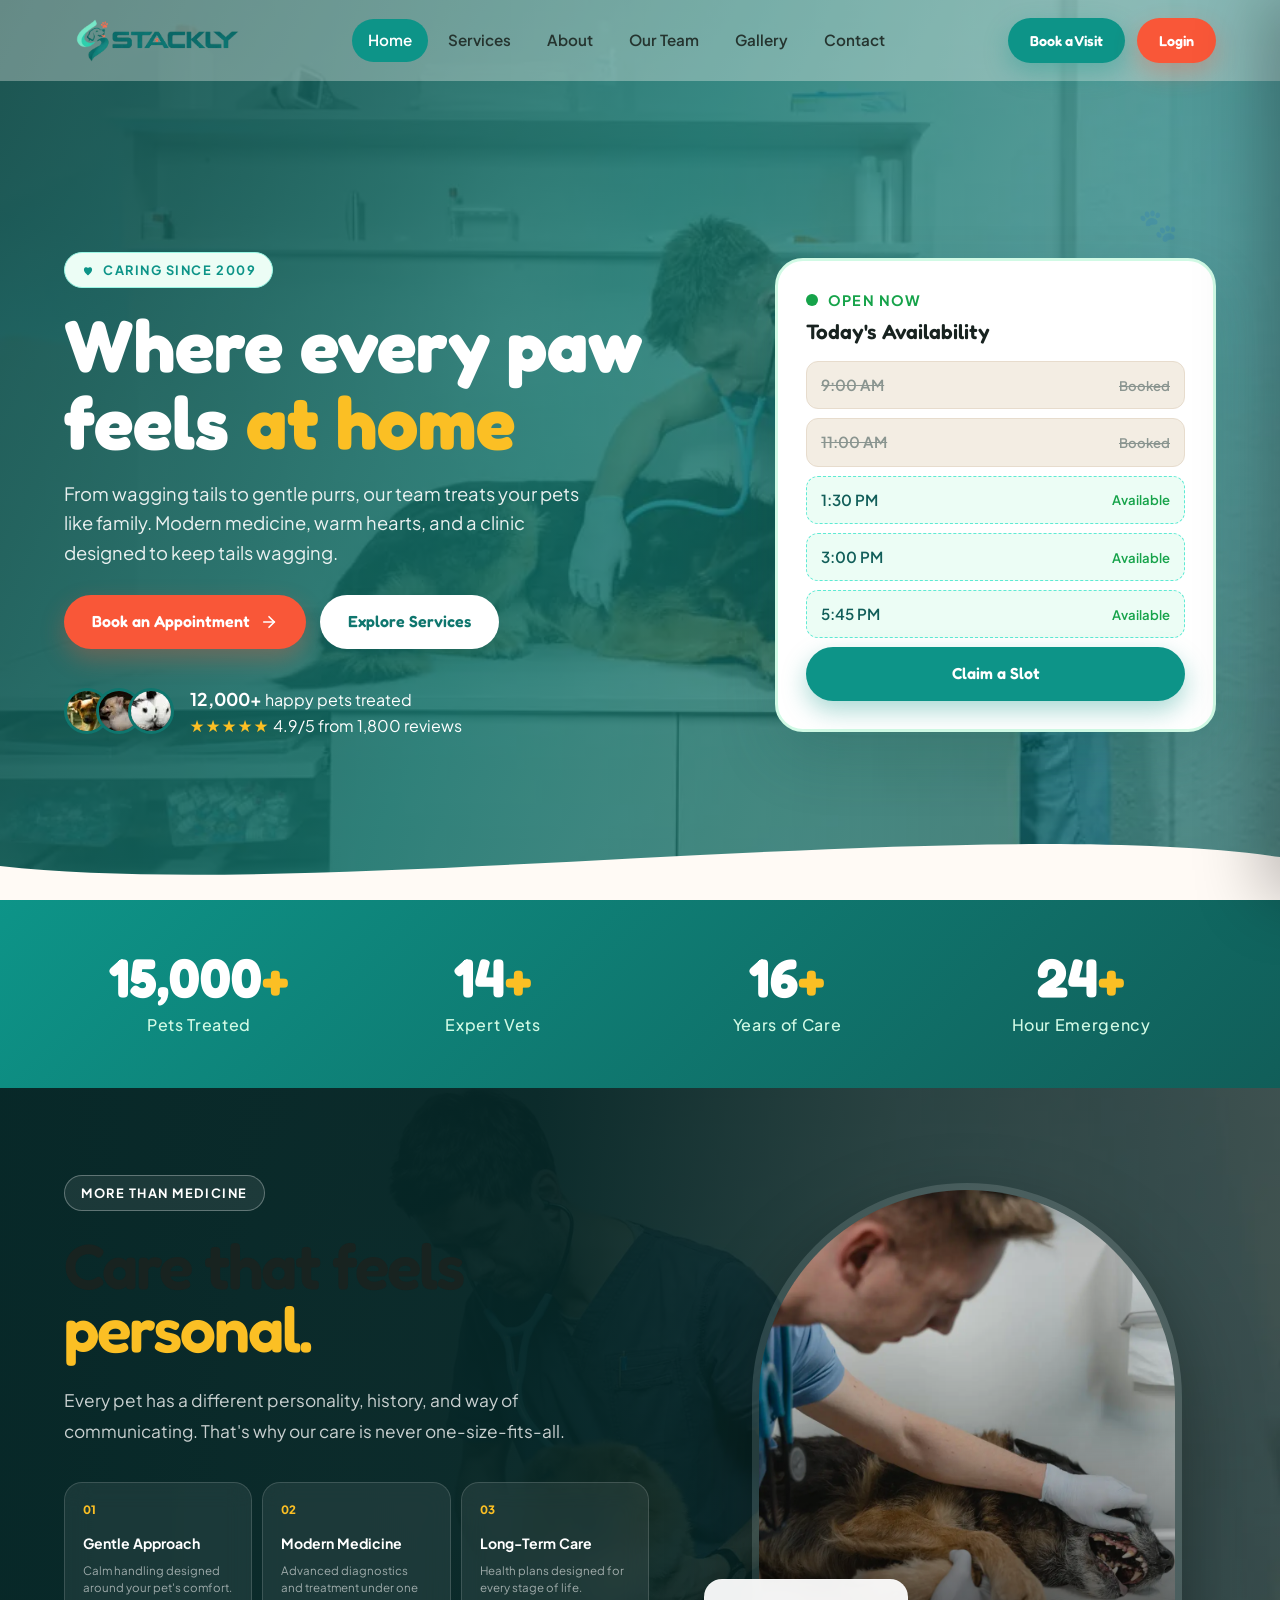
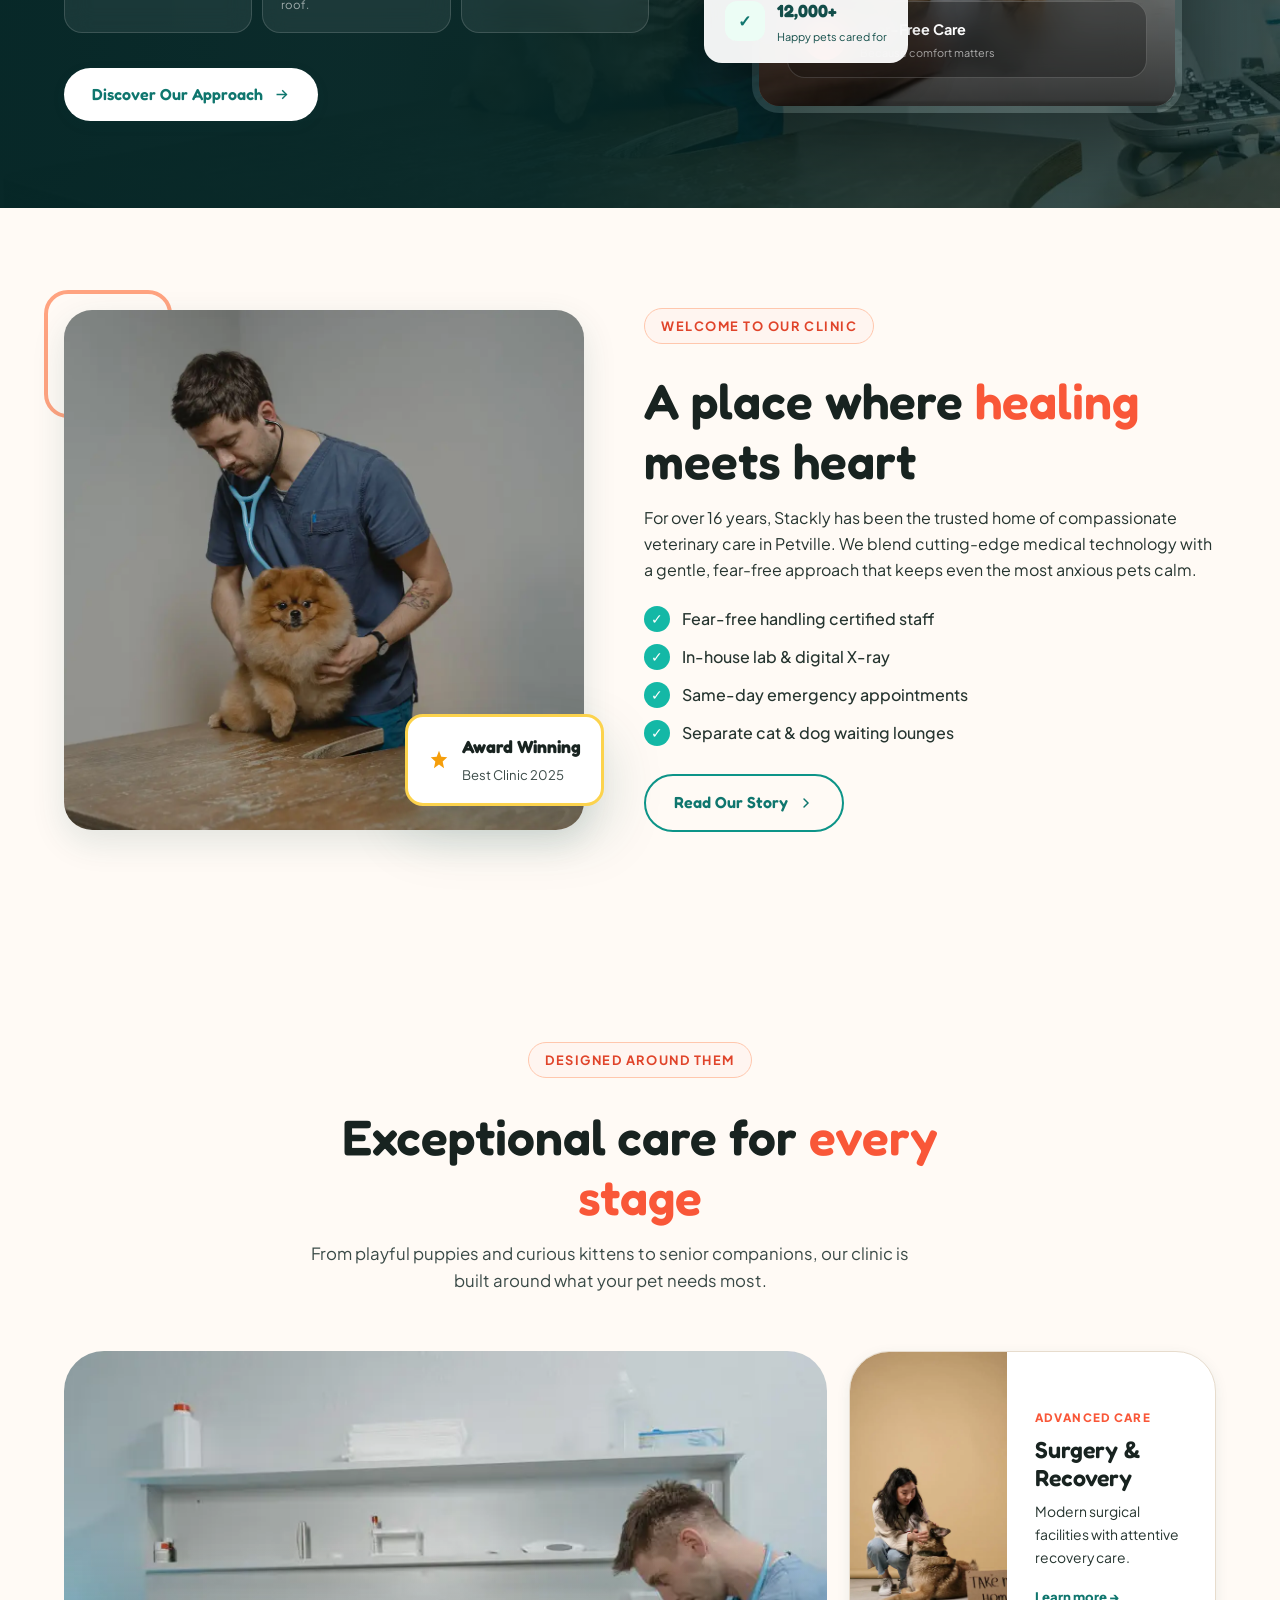
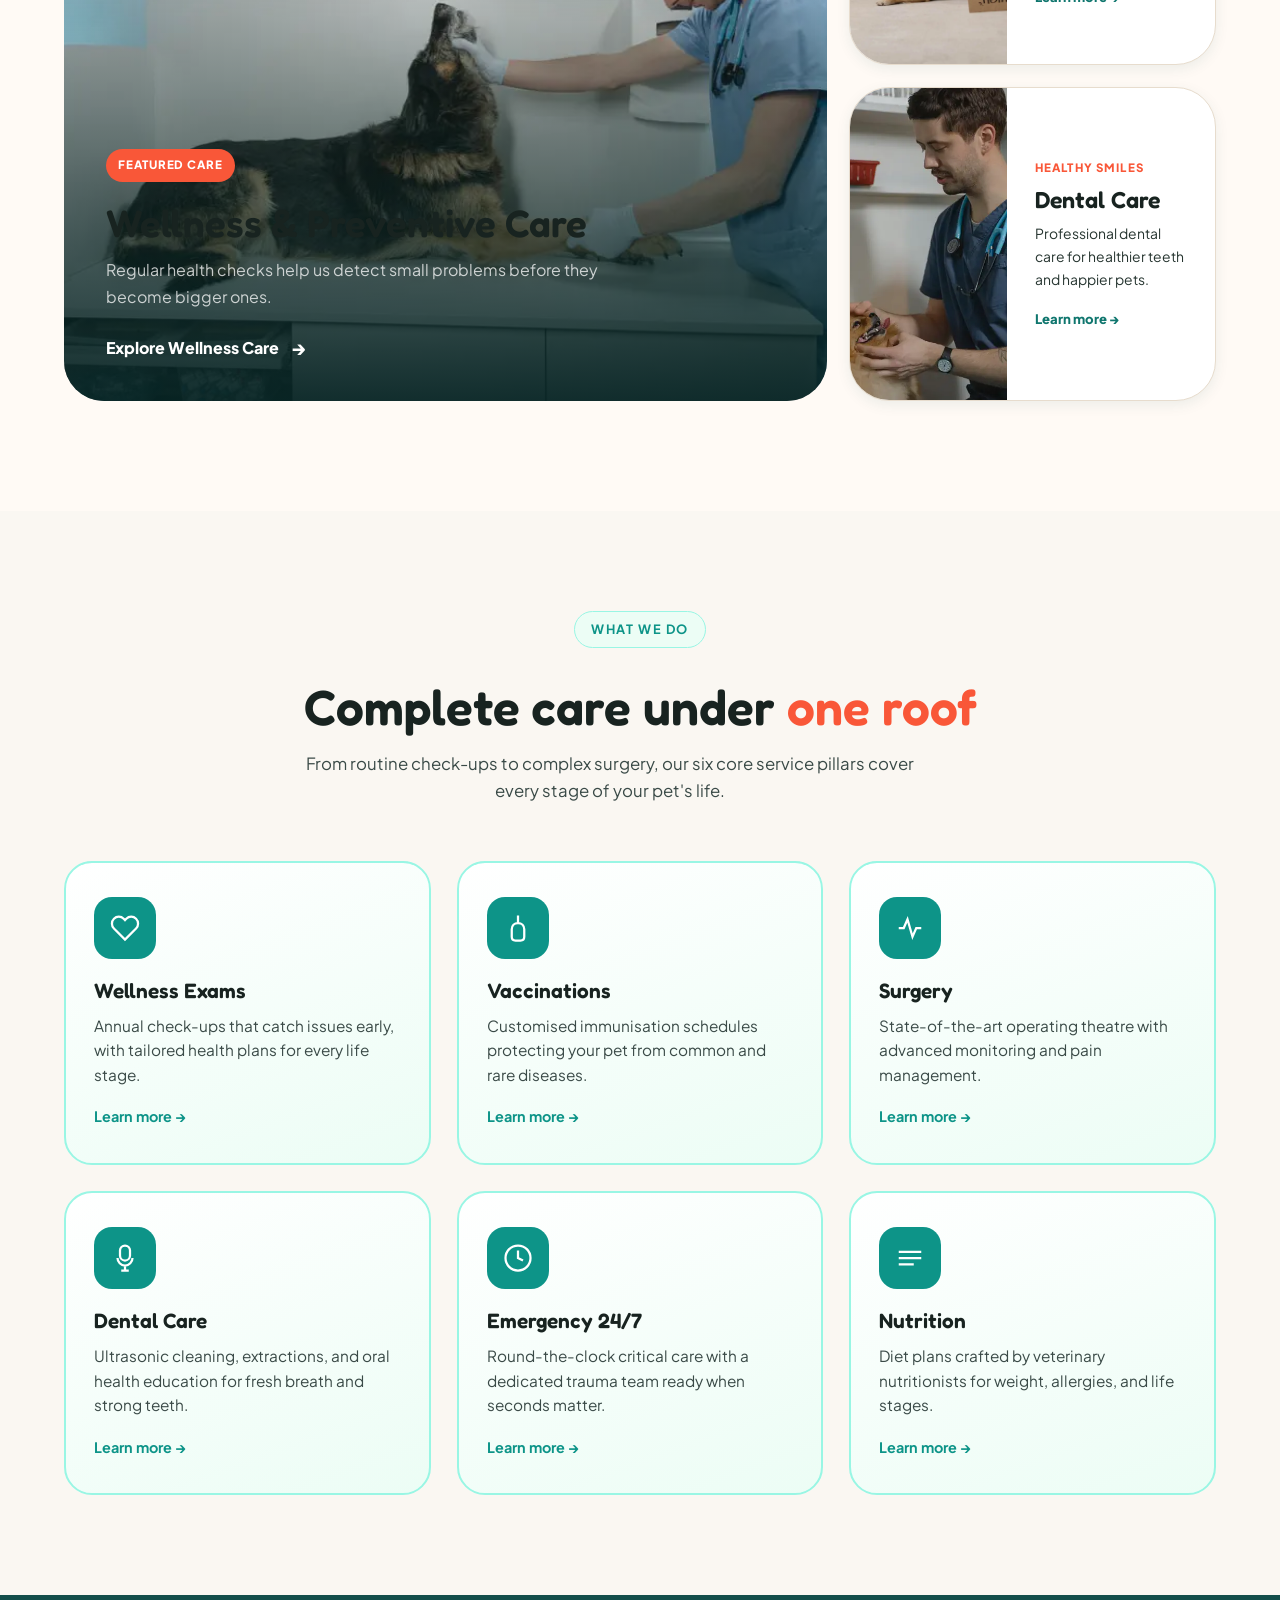
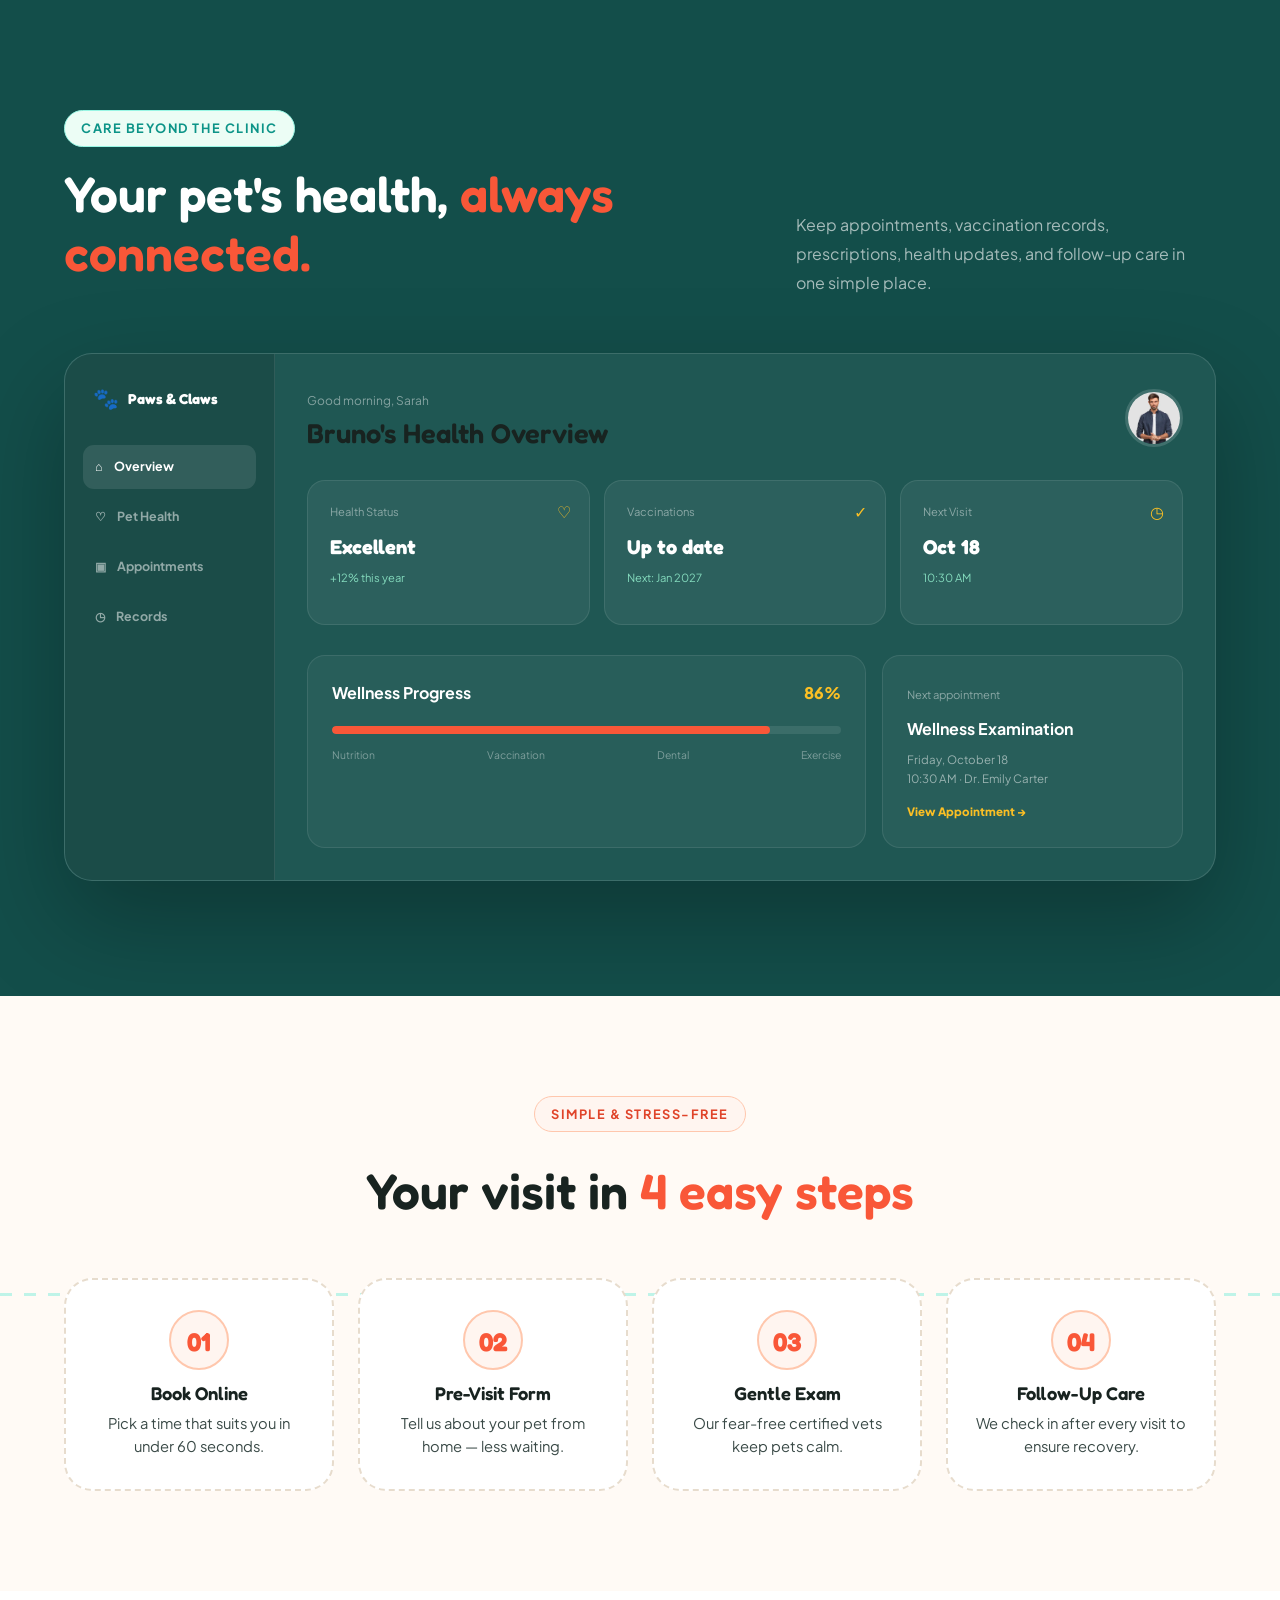
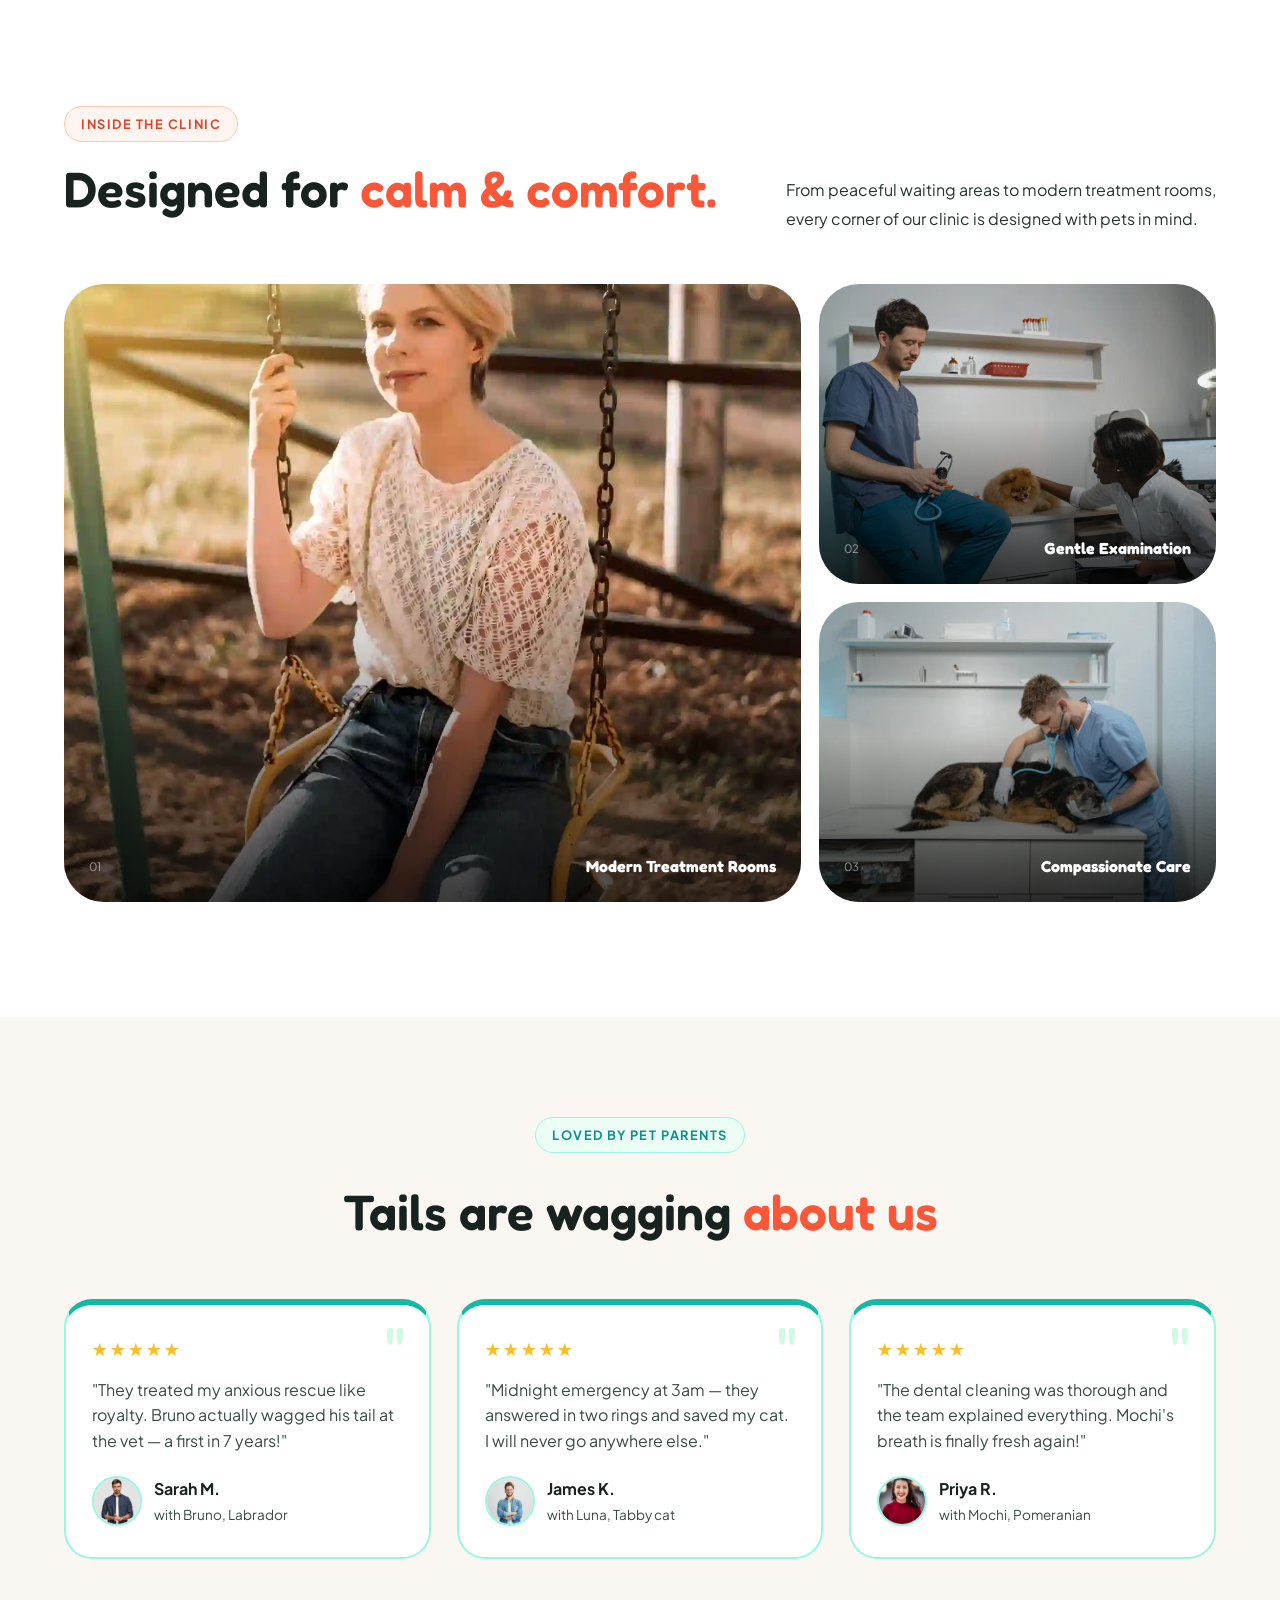
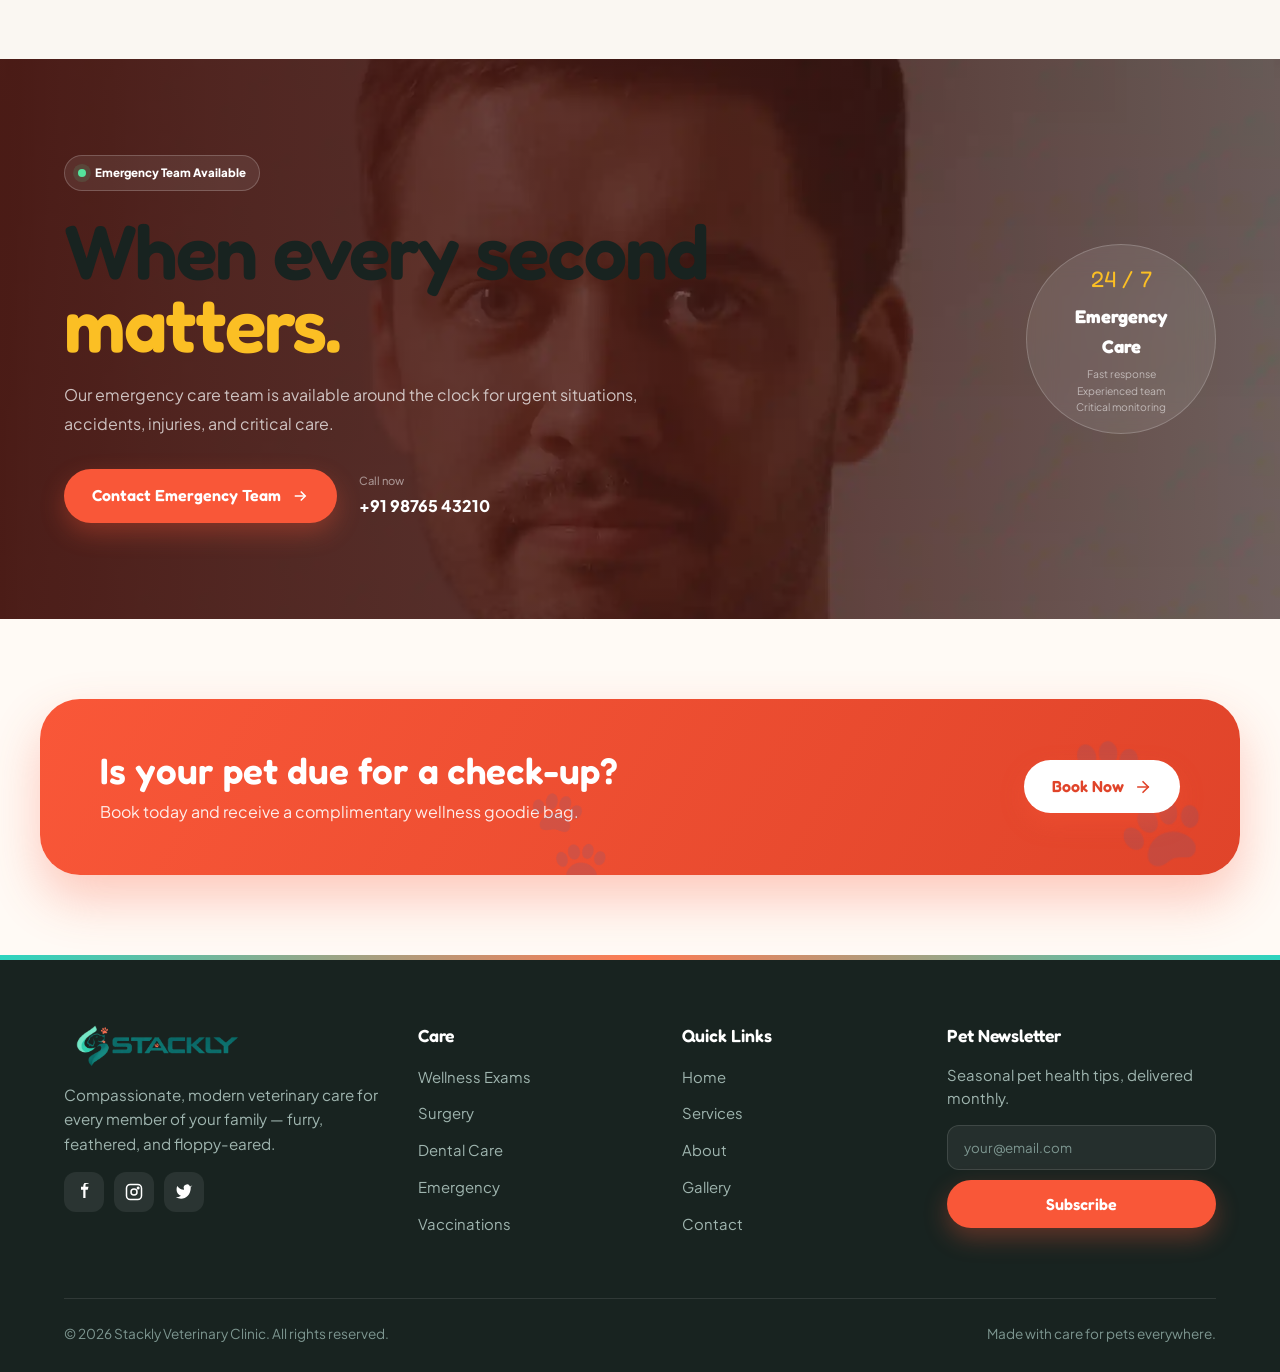
==== index.html @ 613fd5ee "first commit" ====
<!DOCTYPE html>
<html lang="en">
<head>
<meta charset="UTF-8">
<meta name="viewport" content="width=device-width, initial-scale=1.0">
<title>Stackly Veterinary Clinic — Compassionate Care for Every Pet</title>
<link rel="stylesheet" href="css/theme.css">
<link rel="stylesheet" href="css/home.css">
  <meta property="og:image" content="https://bolt.new/static/og_default.png">
    <meta name="twitter:card" content="summary_large_image">
    <meta name="twitter:image" content="https://bolt.new/static/og_default.png">
</head>
<body>

<!-- ============ HERO ============ -->
<section class="hero" id="home">
  <div class="hero-bg">
    <img src="images/doctor1.webp" alt="Veterinarian examining a dog">
    <div class="hero-overlay"></div>
  </div>
  <div class="container hero-content">
    <div class="hero-text reveal">
      <span class="eyebrow"><svg width="14" height="14" viewBox="0 0 24 24" fill="currentColor"><path d="M12 21s-7-4.5-7-10a4 4 0 0 1 7-2.5A4 4 0 0 1 19 11c0 5.5-7 10-7 10z"/></svg> Caring since 2009</span>
      <h1>Where every paw<br>feels <span class="hl">at home</span></h1>
      <p>From wagging tails to gentle purrs, our team treats your pets like family. Modern medicine, warm hearts, and a clinic designed to keep tails wagging.</p>
      <div class="hero-btns">
        <a href="error.html" class="btn btn-coral">Book an Appointment
          <svg width="18" height="18" viewBox="0 0 24 24" fill="none" stroke="currentColor" stroke-width="2.2" stroke-linecap="round"><line x1="5" y1="12" x2="19" y2="12"/><polyline points="12 5 19 12 12 19"/></svg>
        </a>
        <a href="error.html" class="btn btn-light">Explore Services</a>
      </div>
      <div class="hero-trust">
        <div class="avatars">
          <img src="images/pet1.webp" alt="">
          <img src="images/pet2.webp" alt="">
          <img src="images/pet3.webp" alt="">
        </div>
        <div><strong>12,000+</strong> happy pets treated<br><span class="stars">★★★★★</span> 4.9/5 from 1,800 reviews</div>
      </div>
    </div>
    <div class="hero-card reveal delay-2">
      <div class="hero-card-top">
        <div class="hc-pulse"></div>
        <span>Open Now</span>
      </div>
      <h3>Today's Availability</h3>
      <div class="hc-slot booked"><span>9:00 AM</span><em>Booked</em></div>
      <div class="hc-slot booked"><span>11:00 AM</span><em>Booked</em></div>
      <div class="hc-slot open"><span>1:30 PM</span><em>Available</em></div>
      <div class="hc-slot open"><span>3:00 PM</span><em>Available</em></div>
      <div class="hc-slot open"><span>5:45 PM</span><em>Available</em></div>
      <a href="error.html" class="btn btn-primary btn-block">Claim a Slot</a>
    </div>
  </div>
  <div class="hero-wave"><svg viewBox="0 0 1440 100" preserveAspectRatio="none"><path d="M0,60 C360,100 1080,0 1440,50 L1440,100 L0,100 Z" fill="var(--cream)"/></svg></div>
</section>

<!-- ============ STATS BAND ============ -->
<section class="stats-band">
  <div class="container stats-grid">
    <div class="stat reveal"><div class="stat-num" data-count="15000">0</div><div class="stat-label">Pets Treated</div></div>
    <div class="stat reveal delay-1"><div class="stat-num" data-count="14">0</div><div class="stat-label">Expert Vets</div></div>
    <div class="stat reveal delay-2"><div class="stat-num" data-count="16">0</div><div class="stat-label">Years of Care</div></div>
    <div class="stat reveal delay-3"><div class="stat-num" data-count="24">0</div><div class="stat-label">Hour Emergency</div></div>
  </div>
</section>

<!-- ============ CARE THAT FEELS PERSONAL ============ -->
<section class="personal-care">
  <div class="personal-care-bg">
    <img
      src="images/doctor2.webp"
      alt="Veterinarian caring for a pet"
    >
    <div class="personal-care-overlay"></div>
  </div>

  <div class="container personal-care-inner">

    <!-- LEFT CONTENT -->
    <div class="personal-care-content reveal">

      <span class="eyebrow light-eyebrow">
        More than medicine
      </span>

      <h2>
        Care that feels
        <span>personal.</span>
      </h2>

      <p>
        Every pet has a different personality, history, and way of
        communicating. That's why our care is never one-size-fits-all.
      </p>

      <div class="personal-points">

        <div>
          <span>01</span>
          <strong>Gentle Approach</strong>
          <p>Calm handling designed around your pet's comfort.</p>
        </div>

        <div>
          <span>02</span>
          <strong>Modern Medicine</strong>
          <p>Advanced diagnostics and treatment under one roof.</p>
        </div>

        <div>
          <span>03</span>
          <strong>Long-Term Care</strong>
          <p>Health plans designed for every stage of life.</p>
        </div>

      </div>

      <a href="error.html" class="btn btn-light">
        Discover Our Approach

        <svg width="17" height="17" viewBox="0 0 24 24"
          fill="none" stroke="currentColor" stroke-width="2">
          <path d="M5 12h14"></path>
          <path d="m13 6 6 6-6 6"></path>
        </svg>
      </a>

    </div>


    <!-- RIGHT IMAGE -->
    <div class="personal-care-visual reveal delay-2">

      <div class="personal-image-frame">

        <img
          src="images/doctor3.webp"
          alt="Veterinarian gently examining a dog"
        >

        <div class="personal-image-overlay"></div>

        <div class="personal-image-content">
          <span>🐾</span>
          <div>
            <strong>Fear-Free Care</strong>
            <small>Because comfort matters</small>
          </div>
        </div>

      </div>

      <!-- FLOATING CARD -->
      <div class="personal-floating-card">
        <div class="floating-icon">✓</div>
        <div>
          <strong>12,000+</strong>
          <span>Happy pets cared for</span>
        </div>
      </div>

    </div>

  </div>
</section>

<!-- ============ WELCOME / INTRO ============ -->
<section class="welcome">
  <div class="container welcome-grid">
    <div class="welcome-img reveal left">
      <img src="images/doctor2.webp" alt="Vet checking a Pomeranian">
      <div class="welcome-badge">
        <svg width="22" height="22" viewBox="0 0 24 24" fill="currentColor"><path d="M12 2l2.5 6.5L21 9l-5 4.5L17.5 21 12 17l-5.5 4L8 13.5 3 9l6.5-.5z"/></svg>
        <div><strong>Award Winning</strong><span>Best Clinic 2025</span></div>
      </div>
    </div>
    <div class="welcome-text reveal right">
      <span class="eyebrow coral">Welcome to our clinic</span>
      <h2 class="section-title">A place where <span class="hl">healing</span><br>meets heart</h2>
      <p>For over 16 years, Stackly has been the trusted home of compassionate veterinary care in Petville. We blend cutting-edge medical technology with a gentle, fear-free approach that keeps even the most anxious pets calm.</p>
      <ul class="welcome-list">
        <li><span class="tick">✓</span> Fear-free handling certified staff</li>
        <li><span class="tick">✓</span> In-house lab &amp; digital X-ray</li>
        <li><span class="tick">✓</span> Same-day emergency appointments</li>
        <li><span class="tick">✓</span> Separate cat &amp; dog waiting lounges</li>
      </ul>
      <a href="error.html" class="btn btn-ghost">Read Our Story
        <svg width="16" height="16" viewBox="0 0 24 24" fill="none" stroke="currentColor" stroke-width="2.2" stroke-linecap="round"><polyline points="9 18 15 12 9 6"/></svg>
      </a>
    </div>
  </div>
</section>

<!-- ============ FEATURED PET CARE ============ -->
<section class="featured-care">
  <div class="container">

    <div class="section-head reveal">
      <span class="eyebrow coral">Designed around them</span>

      <h2 class="section-title">
        Exceptional care for
        <span class="hl">every stage</span>
      </h2>

      <p class="section-sub">
        From playful puppies and curious kittens to senior companions,
        our clinic is built around what your pet needs most.
      </p>
    </div>

    <div class="featured-care-grid">

      <!-- LARGE FEATURE -->
      <article class="care-feature reveal">

        <img
          src="images/doctor6.webp"
          alt="Veterinarian examining a dog"
        >

        <div class="care-feature-overlay"></div>

        <div class="care-feature-content">
          <span class="care-tag">Featured Care</span>

          <h3>Wellness & Preventive Care</h3>

          <p>
            Regular health checks help us detect small problems
            before they become bigger ones.
          </p>

          <a href="error.html">
            Explore Wellness Care
            <span>→</span>
          </a>
        </div>
      </article>

      <!-- SMALL CARD -->
      <article class="care-small reveal delay-1">
        <div class="care-small-img">
          <img
            src="images/pet4.webp"
            alt="Pet surgery care"
          >
        </div>

        <div class="care-small-content">
          <span>Advanced Care</span>
          <h3>Surgery & Recovery</h3>
          <p>
            Modern surgical facilities with attentive recovery care.
          </p>

          <a href="error.html">Learn more →</a>
        </div>
      </article>

      <!-- SMALL CARD -->
      <article class="care-small reveal delay-2">
        <div class="care-small-img">
          <img
            src="images/doctor4.webp"
            alt="Pet dental care"
          >
        </div>

        <div class="care-small-content">
          <span>Healthy Smiles</span>
          <h3>Dental Care</h3>
          <p>
            Professional dental care for healthier teeth and happier pets.
          </p>

          <a href="error.html">Learn more →</a>
        </div>
      </article>

    </div>
  </div>
</section>

<!-- ============ SERVICES PREVIEW (cards) ============ -->
<section class="home-services">
  <div class="container">
    <div class="section-head reveal">
      <span class="eyebrow">What we do</span>
      <h2 class="section-title">Complete care under <span class="hl">one roof</span></h2>
      <p class="section-sub">From routine check-ups to complex surgery, our six core service pillars cover every stage of your pet's life.</p>
    </div>
    <div class="svc-grid">
      <article class="svc-card reveal">
        <div class="svc-icon"><svg viewBox="0 0 24 24" fill="none" stroke="currentColor" stroke-width="1.8"><path d="M20.84 4.61a5.5 5.5 0 0 0-7.78 0L12 5.67l-1.06-1.06a5.5 5.5 0 0 0-7.78 7.78L12 21.23l8.84-8.84a5.5 5.5 0 0 0 0-7.78z"/></svg></div>
        <h3>Wellness Exams</h3>
        <p>Annual check-ups that catch issues early, with tailored health plans for every life stage.</p>
        <a href="error.html">Learn more →</a>
      </article>
      <article class="svc-card reveal delay-1">
        <div class="svc-icon"><svg viewBox="0 0 24 24" fill="none" stroke="currentColor" stroke-width="1.8"><path d="M12 2v6m0 0c-3 0-5 2-5 5v6c0 2 1 3 3 3h4c2 0 3-1 3-3v-6c0-3-2-5-5-5z"/></svg></div>
        <h3>Vaccinations</h3>
        <p>Customised immunisation schedules protecting your pet from common and rare diseases.</p>
        <a href="error.html">Learn more →</a>
      </article>
      <article class="svc-card reveal delay-2">
        <div class="svc-icon"><svg viewBox="0 0 24 24" fill="none" stroke="currentColor" stroke-width="1.8"><path d="M3 12h4l3-7 4 14 3-7h4"/></svg></div>
        <h3>Surgery</h3>
        <p>State-of-the-art operating theatre with advanced monitoring and pain management.</p>
        <a href="error.html">Learn more →</a>
      </article>
      <article class="svc-card reveal delay-3">
        <div class="svc-icon"><svg viewBox="0 0 24 24" fill="none" stroke="currentColor" stroke-width="1.8"><path d="M12 2a4 4 0 0 0-4 4v4a4 4 0 0 0 8 0V6a4 4 0 0 0-4-4zM6 12a6 6 0 0 0 12 0M12 18v4M9 22h6"/></svg></div>
        <h3>Dental Care</h3>
        <p>Ultrasonic cleaning, extractions, and oral health education for fresh breath and strong teeth.</p>
        <a href="error.html">Learn more →</a>
      </article>
      <article class="svc-card reveal delay-4">
        <div class="svc-icon"><svg viewBox="0 0 24 24" fill="none" stroke="currentColor" stroke-width="1.8"><circle cx="12" cy="12" r="10"/><path d="M12 6v6l4 2"/></svg></div>
        <h3>Emergency 24/7</h3>
        <p>Round-the-clock critical care with a dedicated trauma team ready when seconds matter.</p>
        <a href="error.html">Learn more →</a>
      </article>
      <article class="svc-card reveal">
        <div class="svc-icon"><svg viewBox="0 0 24 24" fill="none" stroke="currentColor" stroke-width="1.8"><path d="M3 7h18M3 12h18M3 17h12"/></svg></div>
        <h3>Nutrition</h3>
        <p>Diet plans crafted by veterinary nutritionists for weight, allergies, and life stages.</p>
        <a href="error.html">Learn more →</a>
      </article>
    </div>
  </div>
</section>

<!-- ============ CARE TEAM ============ -->
<!-- <section class="care-team">
  <div class="care-team-bg">
    <img
      src="https://images.pexels.com/photos/5452293/pexels-photo-5452293.jpeg?auto=compress&cs=tinysrgb&w=1600"
      alt="Veterinary team"
    >
    <div class="care-team-overlay"></div>
  </div>

  <div class="container care-team-inner">

    <div class="team-panel reveal">

      <span class="eyebrow coral">
        The people behind the paws
      </span>

      <h2>
        Meet the team
        <span>who cares.</span>
      </h2>

      <p>
        Our veterinarians, nurses, and care specialists bring together
        experience, empathy, and a genuine love for animals.
      </p>

      <div class="team-mini-grid">

        <div class="team-mini">
          <div class="team-mini-icon">14+</div>
          <div>
            <strong>Expert Vets</strong>
            <span>Experienced professionals</span>
          </div>
        </div>

        <div class="team-mini">
          <div class="team-mini-icon">16</div>
          <div>
            <strong>Years Experience</strong>
            <span>Trusted veterinary care</span>
          </div>
        </div>

        <div class="team-mini">
          <div class="team-mini-icon">24/7</div>
          <div>
            <strong>Emergency Care</strong>
            <span>Here when you need us</span>
          </div>
        </div>

        <div class="team-mini">
          <div class="team-mini-icon">4.9</div>
          <div>
            <strong>Pet Parent Rating</strong>
            <span>Loved by families</span>
          </div>
        </div>

      </div>

      <a href="about.html" class="btn btn-primary">
        Meet Our Team
        <svg width="17" height="17" viewBox="0 0 24 24"
          fill="none" stroke="currentColor" stroke-width="2">
          <path d="M5 12h14"></path>
          <path d="m13 6 6 6-6 6"></path>
        </svg>
      </a>

    </div>

  </div>
</section> -->

<!-- ============ PET HEALTH DASHBOARD ============ -->
<section class="health-dashboard">

  <div class="container">

    <div class="health-dashboard-head reveal">

      <div>
        <span class="eyebrow">Care beyond the clinic</span>

        <h2 class="section-title">
          Your pet's health,
          <span class="hl">always connected.</span>
        </h2>
      </div>

      <p>
        Keep appointments, vaccination records, prescriptions,
        health updates, and follow-up care in one simple place.
      </p>

    </div>

    <div class="dashboard-window reveal">

      <!-- SIDEBAR -->
      <aside class="dashboard-sidebar">

        <div class="dash-logo">
          <span>🐾</span>
          <strong>Paws & Claws</strong>
        </div>

        <nav>
          <a class="active" href="#">
            <span>⌂</span>
            Overview
          </a>

          <a href="#">
            <span>♡</span>
            Pet Health
          </a>

          <a href="#">
            <span>▣</span>
            Appointments
          </a>

          <a href="#">
            <span>◷</span>
            Records
          </a>
        </nav>

      </aside>

      <!-- DASHBOARD MAIN -->
      <div class="dashboard-main">

        <div class="dashboard-top">

          <div>
            <span>Good morning, Sarah</span>
            <h3>Bruno's Health Overview</h3>
          </div>

          <div class="pet-avatar">
            <img
              src="images/team1.webp"
              alt="Bruno"
            >
          </div>

        </div>

        <div class="dashboard-cards">

          <div class="health-card">
            <span class="health-icon">♡</span>
            <small>Health Status</small>
            <strong>Excellent</strong>
            <em>+12% this year</em>
          </div>

          <div class="health-card">
            <span class="health-icon">✓</span>
            <small>Vaccinations</small>
            <strong>Up to date</strong>
            <em>Next: Jan 2027</em>
          </div>

          <div class="health-card">
            <span class="health-icon">◷</span>
            <small>Next Visit</small>
            <strong>Oct 18</strong>
            <em>10:30 AM</em>
          </div>

        </div>

        <div class="dashboard-bottom">

          <div class="health-progress">

            <div class="health-progress-head">
              <strong>Wellness Progress</strong>
              <span>86%</span>
            </div>

            <div class="progress-track">
              <span></span>
            </div>

            <div class="progress-labels">
              <span>Nutrition</span>
              <span>Vaccination</span>
              <span>Dental</span>
              <span>Exercise</span>
            </div>

          </div>

          <div class="next-appointment">

            <span>Next appointment</span>

            <strong>Wellness Examination</strong>

            <p>
              Friday, October 18<br>
              10:30 AM · Dr. Emily Carter
            </p>

            <a href="error.html">
              View Appointment →
            </a>

          </div>

        </div>

      </div>

    </div>
  </div>
</section>

<!-- ============ HOW IT WORKS ============ -->
<section class="howitworks">
  <div class="container">
    <div class="section-head reveal">
      <span class="eyebrow coral">Simple &amp; stress-free</span>
      <h2 class="section-title">Your visit in <span class="hl">4 easy steps</span></h2>
    </div>
    <div class="steps-track">
      <div class="step reveal"><span class="step-num">01</span><h4>Book Online</h4><p>Pick a time that suits you in under 60 seconds.</p></div>
      <div class="step reveal delay-1"><span class="step-num">02</span><h4>Pre-Visit Form</h4><p>Tell us about your pet from home — less waiting.</p></div>
      <div class="step reveal delay-2"><span class="step-num">03</span><h4>Gentle Exam</h4><p>Our fear-free certified vets keep pets calm.</p></div>
      <div class="step reveal delay-3"><span class="step-num">04</span><h4>Follow-Up Care</h4><p>We check in after every visit to ensure recovery.</p></div>
    </div>
  </div>
</section>

<!-- ============ INSIDE PAWS & CLAWS ============ -->
<section class="clinic-gallery">

  <div class="container">

    <div class="gallery-head reveal">

      <div>
        <span class="eyebrow coral">Inside the clinic</span>

        <h2 class="section-title">
          Designed for
          <span class="hl">calm & comfort.</span>
        </h2>
      </div>

      <p>
        From peaceful waiting areas to modern treatment rooms,
        every corner of our clinic is designed with pets in mind.
      </p>

    </div>

    <div class="gallery-grid">

      <div class="gallery-item gallery-large reveal">
        <img
          src="images/person1.webp"
          alt="Veterinary clinic"
        >

        <div class="gallery-caption">
          <span>01</span>
          <strong>Modern Treatment Rooms</strong>
        </div>
      </div>

      <div class="gallery-item reveal delay-1">
        <img
          src="images/person2.webp"
          alt="Veterinarian with dog"
        >

        <div class="gallery-caption">
          <span>02</span>
          <strong>Gentle Examination</strong>
        </div>
      </div>

      <div class="gallery-item reveal delay-2">
        <img
          src="images/doctor1.webp"
          alt="Veterinary care"
        >

        <div class="gallery-caption">
          <span>03</span>
          <strong>Compassionate Care</strong>
        </div>
      </div>

    </div>

  </div>
</section>

<!-- ============ TESTIMONIALS ============ -->
<section class="home-testi">
  <div class="container">
    <div class="section-head reveal">
      <span class="eyebrow">Loved by pet parents</span>
      <h2 class="section-title">Tails are wagging <span class="hl">about us</span></h2>
    </div>
    <div class="testi-grid">
      <article class="testi-card reveal">
        <div class="testi-stars">★★★★★</div>
        <p>"They treated my anxious rescue like royalty. Bruno actually wagged his tail at the vet — a first in 7 years!"</p>
        <div class="testi-by"><img src="images/team1.webp" alt=""><div><strong>Sarah M.</strong><span>with Bruno, Labrador</span></div></div>
      </article>
      <article class="testi-card reveal delay-1">
        <div class="testi-stars">★★★★★</div>
        <p>"Midnight emergency at 3am — they answered in two rings and saved my cat. I will never go anywhere else."</p>
        <div class="testi-by"><img src="images/team2.webp" alt=""><div><strong>James K.</strong><span>with Luna, Tabby cat</span></div></div>
      </article>
      <article class="testi-card reveal delay-2">
        <div class="testi-stars">★★★★★</div>
        <p>"The dental cleaning was thorough and the team explained everything. Mochi's breath is finally fresh again!"</p>
        <div class="testi-by"><img src="images/person4.webp" alt=""><div><strong>Priya R.</strong><span>with Mochi, Pomeranian</span></div></div>
      </article>
    </div>
  </div>
</section>

<!-- ============ EMERGENCY BANNER ============ -->
<section class="emergency-section">

  <div class="emergency-bg">
    <img
      src="images/doctor5.webp"
      alt="Emergency veterinary care"
     
    >
    <div class="emergency-overlay"></div>
  </div>

  <div class="container emergency-inner reveal">

    <div class="emergency-content">

      <div class="emergency-status">
        <span></span>
        Emergency Team Available
      </div>

      <h2>
        When every second
        <span>matters.</span>
      </h2>

      <p>
        Our emergency care team is available around the clock
        for urgent situations, accidents, injuries, and critical care.
      </p>

      <div class="emergency-actions">

        <a href="error.html" class="btn btn-coral">
          Contact Emergency Team
          <svg width="18" height="18" viewBox="0 0 24 24"
            fill="none" stroke="currentColor" stroke-width="2">
            <path d="M5 12h14"></path>
            <path d="m13 6 6 6-6 6"></path>
          </svg>
        </a>

        <a href="tel:+919876543210" class="emergency-phone">
          <span>Call now</span>
          +91 98765 43210
        </a>

      </div>

    </div>

    <div class="emergency-card">

      <span>24 / 7</span>

      <strong>Emergency<br>Care</strong>

      <p>
        Fast response<br>
        Experienced team<br>
        Critical monitoring
      </p>

    </div>

  </div>
</section>

<!-- ============ CTA BANNER ============ -->
<section class="cta-banner">
  <div class="container cta-inner reveal">
    <div class="cta-text">
      <h2>Is your pet due for a check-up?</h2>
      <p>Book today and receive a complimentary wellness goodie bag.</p>
    </div>
    <a href="error.html" class="btn btn-coral">Book Now
      <svg width="18" height="18" viewBox="0 0 24 24" fill="none" stroke="currentColor" stroke-width="2.2" stroke-linecap="round"><line x1="5" y1="12" x2="19" y2="12"/><polyline points="12 5 19 12 12 19"/></svg>
    </a>
  </div>
</section>

<script src="js/shared.js"></script>
<script src="js/home.js"></script>
</body>
</html>
---- css/theme.css ----
/* ============================================================
   PAWS & CLAWS VET CLINIC — SHARED THEME
   Color theme used across ALL pages (consistent)
   ============================================================ */

@import url('https://fonts.googleapis.com/css2?family=Fredoka:wght@400;500;600;700&family=Plus+Jakarta+Sans:wght@300;400;500;600;700;800&display=swap');

:root {
  /* ---- Primary (Teal) ---- */
  --teal-50:  #ecfdf5;
  --teal-100: #d1fae5;
  --teal-200: #99f6e4;
  --teal-300: #5eead4;
  --teal-400: #2dd4bf;
  --teal-500: #14b8a6;
  --teal-600: #0d9488;
  --teal-700: #0f766e;
  --teal-800: #115e59;
  --teal-900: #134e4a;

  /* ---- Accent (Coral / Amber) ---- */
  --coral-50:  #fff5f0;
  --coral-100: #ffe4d6;
  --coral-200: #ffc7ad;
  --coral-300: #ffa380;
  --coral-400: #ff7a52;
  --coral-500: #f95738;
  --coral-600: #e0442a;
  --coral-700: #bd3420;

  --amber-300: #fcd34d;
  --amber-400: #fbbf24;
  --amber-500: #f59e0b;

  /* ---- Neutrals ---- */
  --cream:    #fffaf5;
  --sand-50:  #faf7f2;
  --sand-100: #f3ede3;
  --sand-200: #e7dccd;
  --ink-700:  #3a4a47;
  --ink-800:  #25342f;
  --ink-900:  #182320;

  /* ---- Semantic ---- */
  --success: #16a34a;
  --warning: #f59e0b;
  --error:   #dc2626;

  /* ---- Type ---- */
  --font-display: 'Fredoka', sans-serif;
  --font-body: 'Plus Jakarta Sans', sans-serif;

  /* ---- Layout ---- */
  --container: 1200px;
  --radius-sm: 10px;
  --radius: 18px;
  --radius-lg: 28px;
  --radius-xl: 40px;
  --shadow-sm: 0 4px 14px rgba(19,78,74,.08);
  --shadow: 0 12px 34px rgba(19,78,74,.12);
  --shadow-lg: 0 26px 60px rgba(19,78,74,.18);
  --transition: .4s cubic-bezier(.22,1,.36,1);
}

* { margin: 0; padding: 0; box-sizing: border-box; }

html { scroll-behavior: smooth; }

body {
  font-family: var(--font-body);
  color: var(--ink-800);
  background: var(--cream);
  line-height: 1.6;
  overflow-x: hidden;
}

h1,h2,h3,h4,h5 { font-family: var(--font-display); line-height: 1.2; color: var(--ink-900); font-weight: 600; }

a { text-decoration: none; color: inherit; }
ul { list-style: none; }
img { max-width: 100%; display: block; }

.container { width: 100%; max-width: var(--container); margin: 0 auto; padding: 0 24px; }

/* ---- Eyebrow label ---- */
.eyebrow {
  display: inline-flex; align-items: center; gap: 8px;
  font-size: .8rem; font-weight: 700; letter-spacing: .12em; text-transform: uppercase;
  color: var(--teal-600);
  background: var(--teal-50);
  padding: 7px 16px; border-radius: 100px;
  border: 1.5px solid var(--teal-200);
}
.eyebrow.coral { color: var(--coral-600); background: var(--coral-50); border-color: var(--coral-200); }

.section-title {
  font-size: clamp(2rem, 4.5vw, 3.1rem);
  font-weight: 600;
  margin: 18px 0 14px;
}
.section-title .hl { color: var(--coral-500); }
.section-sub { color: var(--ink-700); font-size: 1.05rem; max-width: 620px; }

/* ---- Buttons ---- */
.btn {
  display: inline-flex; align-items: center; gap: 10px;
  font-family: var(--font-display); font-weight: 600; font-size: 1rem;
  padding: 14px 28px; border-radius: 100px; border: none; cursor: pointer;
  transition: var(--transition);
  position: relative; overflow: hidden;
}
.btn-primary { background: var(--teal-600); color: #fff; box-shadow: 0 10px 24px rgba(13,148,136,.35); }
.btn-primary:hover { background: var(--teal-700); transform: translateY(-3px); box-shadow: 0 16px 32px rgba(13,148,136,.42); }
.btn-coral { background: var(--coral-500); color: #fff; box-shadow: 0 10px 24px rgba(249,87,56,.32); }
.btn-coral:hover { background: var(--coral-600); transform: translateY(-3px); }
.btn-ghost { background: transparent; color: var(--teal-700); border: 2px solid var(--teal-600); }
.btn-ghost:hover { background: var(--teal-600); color: #fff; transform: translateY(-3px); }
.btn-light { background: #fff; color: var(--teal-700); box-shadow: var(--shadow-sm); }
.btn-light:hover { transform: translateY(-3px); box-shadow: var(--shadow); }
.btn-block { width: 100%; justify-content: center; }

/* ============================================================
   HEADER  (shared across pages)
   ============================================================ */
.site-header {
  position: fixed; top: 0; left: 0; width: 100%; z-index: 900;
  padding: 18px 0; transition: var(--transition);
  background: transparent;
   background: rgba(255, 250, 245, 0.326);
}
.site-header.scrolled {
  background: rgba(255,250,245,.92);
  backdrop-filter: blur(14px);
  box-shadow: 0 6px 24px rgba(19,78,74,.08);
  padding: 12px 0;
}
.header-inner { display: flex; align-items: center; justify-content: space-between; gap: 24px; }

.brand { display: flex; align-items: center; gap: 12px; }
.brand-mark {
  width: 48px; height: 48px; border-radius: 14px;
  background: linear-gradient(135deg, var(--teal-500), var(--teal-700));
  display: grid; place-items: center; color: #fff;
  box-shadow: 0 8px 20px rgba(13,148,136,.35);
  flex-shrink: 0;
}
.brand-mark svg { width: 28px; height: 28px; }
.brand-name { font-family: var(--font-display); font-weight: 700; font-size: 1.3rem; color: var(--ink-900); line-height: 1; }
.brand-name span { color: var(--coral-500); }
.brand-tag { font-size: .72rem; color: var(--ink-700); letter-spacing: .08em; text-transform: uppercase; }

.brand {
  display: flex;
  align-items: center;
}

.brand-logo {
  width: 180px;
  height: auto;
  display: block;
  object-fit: contain;
}

.nav { display: flex; align-items: center; gap: 4px; }
.nav a {
  font-weight: 600; font-size: .95rem; color: var(--ink-800);
  padding: 9px 16px; border-radius: 100px; transition: var(--transition);
  position: relative;
}
.nav a:hover { color: var(--teal-600); background: var(--teal-50); }
.nav a.active { color: #fff; background: var(--teal-600); }

.header-cta { display: flex; align-items: center; gap: 12px; }
.header-cta .btn { padding: 11px 22px; font-size: .9rem; }

/* hamburger */
.hamburger {
  display: none; width: 46px; height: 46px; border-radius: 12px;
  background: var(--teal-600); border: none; cursor: pointer;
  position: relative; z-index: 1000;
}
.hamburger span {
  display: block; width: 22px; height: 2.5px; background: #fff; border-radius: 4px;
  margin: 4px auto; transition: var(--transition);
}
.hamburger.open span:nth-child(1) { transform: translateY(6.5px) rotate(45deg); }
.hamburger.open span:nth-child(2) { opacity: 0; }
.hamburger.open span:nth-child(3) { transform: translateY(-6.5px) rotate(-45deg); }

/* ============================================================
   MOBILE MENU  — full height, HALF WIDTH, slide from right
   contains nav links + LOGIN button
   ============================================================ */
.mobile-menu {
  position: fixed; top: 0; right: 0; height: 100vh; width: 50%;
  min-width: 290px;
  background: linear-gradient(160deg, var(--teal-700), var(--teal-900));
  z-index: 999;
  transform: translateX(100%);
  transition: transform .45s cubic-bezier(.22,1,.36,1);
  display: flex; flex-direction: column;
  padding: 90px 30px 40px;
  box-shadow: -20px 0 60px rgba(0,0,0,.25);
  overflow-y: auto;
}
.mobile-menu.open { transform: translateX(0); }
.mobile-menu .mm-close {
  position: absolute; top: 22px; right: 22px;
  width: 42px; height: 42px; border-radius: 50%;
  background: rgba(255,255,255,.15); border: none; color: #fff;
  font-size: 1.4rem; cursor: pointer; display: grid; place-items: center;
  transition: var(--transition);
}
.mobile-menu .mm-close:hover { background: var(--coral-500); transform: rotate(90deg); }
.mobile-menu .mm-greet { color: var(--teal-200); font-size: .82rem; letter-spacing: .1em; text-transform: uppercase; margin-bottom: 6px; }
.mobile-menu .mm-greet strong { color: #fff; font-family: var(--font-display); display: block; font-size: 1.5rem; letter-spacing: 0; text-transform: none; margin-top: 4px; }
.mobile-menu nav { display: flex; flex-direction: column; gap: 4px; margin-top: 24px; }
.mobile-menu nav a {
  color: #fff; font-family: var(--font-display); font-weight: 500; font-size: 1.18rem;
  padding: 14px 18px; border-radius: 14px; transition: var(--transition);
  display: flex; align-items: center; justify-content: space-between;
  border: 1px solid transparent;
}
.mobile-menu nav a:hover, .mobile-menu nav a.active {
  background: rgba(255,255,255,.12); border-color: rgba(255,255,255,.18);
  padding-left: 26px;
}
.mobile-menu nav a .dot { width: 8px; height: 8px; border-radius: 50%; background: var(--coral-400); opacity: 0; transition: var(--transition); }
.mobile-menu nav a.active .dot { opacity: 1; }
.mobile-menu .mm-divider { height: 1px; background: rgba(255,255,255,.14); margin: 26px 0 18px; }
.mobile-menu .mm-login {
  background: var(--coral-500); color: #fff;
  display: flex; align-items: center; justify-content: center; gap: 10px;
  font-family: var(--font-display); font-weight: 600; font-size: 1.05rem;
  padding: 16px; border-radius: 14px; transition: var(--transition);
  box-shadow: 0 10px 24px rgba(249,87,56,.4);
}
.mobile-menu .mm-login:hover { background: var(--coral-600); transform: translateY(-2px); }
.mobile-menu .mm-foot { margin-top: auto; color: rgba(255,255,255,.6); font-size: .8rem; line-height: 1.5; }
.overlay {
  position: fixed; inset: 0; background: rgba(18,35,32,.5); z-index: 998;
  opacity: 0; pointer-events: none; transition: opacity .4s;
}
.overlay.show { opacity: 1; pointer-events: auto; }

/* ============================================================
   FOOTER  (shared)
   ============================================================ */
.site-footer { background: var(--ink-900); color: #cfdcd9; padding: 70px 0 28px; position: relative; overflow: hidden; }
.site-footer::before {
  content: ''; position: absolute; top: 0; left: 0; right: 0; height: 5px;
  background: linear-gradient(90deg, var(--teal-400), var(--coral-400), var(--teal-400));
}
.footer-grid { display: grid; grid-template-columns: 1.4fr 1fr 1fr 1.2fr; gap: 40px; }
.footer-brand .brand-name { color: #fff; }
.footer-brand p { margin: 16px 0; color: #9fb5af; font-size: .95rem; }
.footer-social { display: flex; gap: 10px; }
.footer-social a {
  width: 40px; height: 40px; border-radius: 12px; background: rgba(255,255,255,.08);
  display: grid; place-items: center; color: #fff; transition: var(--transition);
}
.footer-social a:hover { background: var(--coral-500); transform: translateY(-3px); }
.footer-col h4 { color: #fff; font-size: 1.1rem; margin-bottom: 18px; }
.footer-col ul li { margin-bottom: 11px; }
.footer-col ul a { color: #9fb5af; font-size: .93rem; transition: var(--transition); }
.footer-col ul a:hover { color: var(--coral-400); padding-left: 5px; }
.footer-news input {
  width: 100%; padding: 13px 16px; border-radius: 12px; border: 1px solid rgba(255,255,255,.12);
  background: rgba(255,255,255,.06); color: #fff; font-family: var(--font-body); margin-bottom: 10px;
}
.footer-news input::placeholder { color: #7d9690; }
.footer-bottom { border-top: 1px solid rgba(255,255,255,.1); margin-top: 50px; padding-top: 24px; display: flex; justify-content: space-between; flex-wrap: wrap; gap: 12px; font-size: .85rem; color: #7d9690; }

/* ============================================================
   REVEAL ON SCROLL (shared animation engine)
   ============================================================ */
.reveal { opacity: 0; transform: translateY(40px); transition: opacity .8s cubic-bezier(.22,1,.36,1), transform .8s cubic-bezier(.22,1,.36,1); }
.reveal.in { opacity: 1; transform: none; }
.reveal.delay-1 { transition-delay: .12s; }
.reveal.delay-2 { transition-delay: .24s; }
.reveal.delay-3 { transition-delay: .36s; }
.reveal.delay-4 { transition-delay: .48s; }
.reveal.left { transform: translateX(-50px); }
.reveal.right { transform: translateX(50px); }
.reveal.zoom { transform: scale(.85); }
.reveal.in.left, .reveal.in.right, .reveal.in.zoom { transform: none; }

@media (prefers-reduced-motion: reduce) {
  .reveal { opacity: 1 !important; transform: none !important; }
  * { animation: none !important; }
}

/* ============================================================
   RESPONSIVE
   ============================================================ */
@media (max-width: 980px) {
  .nav, .header-cta .btn-text { display: none; }
  .hamburger { display: block; }
  .footer-grid { grid-template-columns: 1fr 1fr; }
}
@media (max-width: 600px) {
  .footer-grid { grid-template-columns: 1fr; }
  .mobile-menu { width: 78%; }
}

/* paw print decorative */
.paw-deco { position: absolute; color: var(--teal-200); opacity: .5; pointer-events: none; }
---- css/home.css ----
/* ============================================================
   HOME PAGE — unique patterns & animations
   Card color: teal-tinted, consistent across this page
   ============================================================ */

/* ---- HERO ---- */
.hero {
  position: relative;
  min-height: 100vh;
  display: flex; align-items: center;
  padding-top: 90px;
  overflow: hidden;
}
.hero-bg { position: absolute; inset: 0; z-index: 0; }
.hero-bg img { width: 100%; height: 100%; object-fit: cover; }
.hero-overlay {
  position: absolute; inset: 0;
  background: linear-gradient(115deg, rgba(19,78,74,.92) 0%, rgba(15,118,110,.78) 45%, rgba(13,148,136,.35) 100%);
}
.hero-content {
  position: relative; z-index: 2;
  display: grid; grid-template-columns: 1.5fr 1fr; gap: 50px;
  align-items: center; width: 100%;
}
.hero-text h1 {
  color: #fff; font-size: clamp(2.6rem, 6vw, 4.6rem); font-weight: 700;
  margin: 18px 0; line-height: 1.05;
}
.hero-text h1 .hl { color: var(--amber-400); }
.hero-text p { color: rgba(255,255,255,.9); font-size: 1.15rem; max-width: 520px; margin-bottom: 28px; }
.hero-btns { display: flex; gap: 14px; flex-wrap: wrap; margin-bottom: 36px; }
.hero-trust { display: flex; align-items: center; gap: 16px; color: #fff; }
.hero-trust .avatars { display: flex; }
.hero-trust .avatars img {
  width: 46px; height: 46px; border-radius: 50%;
  border: 3px solid var(--teal-700); object-fit: cover;
  margin-left: -14px;
}
.hero-trust .avatars img:first-child { margin-left: 0; }
.hero-trust strong { font-size: 1.1rem; }
.hero-trust .stars { color: var(--amber-400); letter-spacing: 2px; }

/* hero floating availability card */
.hero-card {
  background: #fff; border-radius: var(--radius-lg);
  padding: 28px; box-shadow: var(--shadow-lg);
  border: 3px solid var(--teal-100);
}
.hero-card-top { display: flex; align-items: center; gap: 10px; margin-bottom: 8px; }
.hero-card-top span { font-weight: 700; color: var(--success); font-size: .9rem; text-transform: uppercase; letter-spacing: .08em; }
.hc-pulse {
  width: 12px; height: 12px; border-radius: 50%; background: var(--success);
  box-shadow: 0 0 0 0 rgba(22,163,74,.6); animation: pulse 2s infinite;
}
@keyframes pulse {
  0% { box-shadow: 0 0 0 0 rgba(22,163,74,.6); }
  70% { box-shadow: 0 0 0 12px rgba(22,163,74,0); }
  100% { box-shadow: 0 0 0 0 rgba(22,163,74,0); }
}
.hero-card h3 { font-size: 1.3rem; margin-bottom: 16px; color: var(--ink-900); }
.hc-slot {
  display: flex; justify-content: space-between; align-items: center;
  padding: 11px 14px; border-radius: 12px; margin-bottom: 9px;
  font-weight: 600; font-size: .95rem;
}
.hc-slot.open { background: var(--teal-50); color: var(--teal-800); border: 1.5px dashed var(--teal-300); }
.hc-slot.open em { color: var(--success); font-style: normal; font-size: .82rem; }
.hc-slot.booked { background: var(--sand-100); color: #8a9590; border: 1.5px solid var(--sand-200); text-decoration: line-through; }
.hc-slot.booked em { font-style: normal; font-size: .82rem; }

.hero-wave { position: absolute; bottom: -2px; left: 0; width: 100%; z-index: 1; }
.hero-wave svg { width: 100%; height: 90px; display: block; }

/* floating paw animation in hero */
.hero::before, .hero::after {
  content: '🐾'; position: absolute; font-size: 2rem; opacity: .18; z-index: 1;
  animation: floatPaw 8s ease-in-out infinite;
}
.hero::before { top: 22%; right: 8%; animation-delay: 0s; }
.hero::after { bottom: 28%; left: 6%; font-size: 1.4rem; animation-delay: 3s; }
@keyframes floatPaw {
  0%,100% { transform: translateY(0) rotate(-12deg); }
  50% { transform: translateY(-30px) rotate(12deg); }
}

/* ---- STATS BAND ---- */
.stats-band {
  background: linear-gradient(135deg, var(--teal-600), var(--teal-800));
  padding: 50px 0; position: relative;
}
.stats-grid { display: grid; grid-template-columns: repeat(4,1fr); gap: 24px; }
.stat { text-align: center; color: #fff; }
.stat-num { font-family: var(--font-display); font-size: clamp(2.4rem,5vw,3.4rem); font-weight: 700; color: #fff; line-height: 1; }
.stat-num::after { content: '+'; color: var(--amber-400); }
.stat-label { margin-top: 8px; color: var(--teal-100); font-weight: 500; letter-spacing: .04em; }

/* ---- WELCOME ---- */
.welcome { padding: 100px 0; position: relative; overflow: hidden; }
.welcome-grid { display: grid; grid-template-columns: 1fr 1.1fr; gap: 60px; align-items: center; }
.welcome-img { position: relative; }
.welcome-img img { border-radius: var(--radius-lg); box-shadow: var(--shadow); width: 100%; height: 520px; object-fit: cover; }
.welcome-img::before {
  content: ''; position: absolute; top: -20px; left: -20px; width: 120px; height: 120px;
  border: 4px solid var(--coral-300); border-radius: 24px; z-index: -1;
}
.welcome-badge {
  position: absolute; bottom: 24px; right: -20px;
  background: #fff; border-radius: var(--radius); padding: 16px 20px;
  box-shadow: var(--shadow-lg); display: flex; align-items: center; gap: 12px;
  border: 3px solid var(--amber-300);
}
.welcome-badge svg { color: var(--amber-500); }
.welcome-badge strong { display: block; font-family: var(--font-display); font-size: 1.1rem; color: var(--ink-900); }
.welcome-badge span { font-size: .82rem; color: var(--ink-700); }

.welcome-text .eyebrow { margin-bottom: 10px; }
.welcome-list { margin: 24px 0 28px; display: grid; gap: 12px; }
.welcome-list li { display: flex; align-items: center; gap: 12px; font-weight: 500; color: var(--ink-800); }
.welcome-list .tick {
  width: 26px; height: 26px; border-radius: 50%; background: var(--teal-500); color: #fff;
  display: grid; place-items: center; font-size: .85rem; flex-shrink: 0;
}

/* ---- HOME SERVICES (cards all teal) ---- */
.home-services { padding: 100px 0; background: var(--sand-50); position: relative; }
.section-head { text-align: center; max-width: 680px; margin: 0 auto 56px; }
.section-head .eyebrow { margin-bottom: 12px; }

.svc-grid { display: grid; grid-template-columns: repeat(3,1fr); gap: 26px; }
.svc-card {
  background: linear-gradient(160deg, #fff, var(--teal-50));
  border: 2px solid var(--teal-200);
  border-radius: var(--radius-lg);
  padding: 34px 28px;
  transition: var(--transition);
  position: relative; overflow: hidden;
}
.svc-card::before {
  content: ''; position: absolute; top: 0; left: 0; width: 100%; height: 5px;
  background: linear-gradient(90deg, var(--teal-400), var(--teal-600));
  transform: scaleX(0); transform-origin: left; transition: transform .5s;
}
.svc-card:hover { transform: translateY(-10px); box-shadow: var(--shadow-lg); border-color: var(--teal-400); }
.svc-card:hover::before { transform: scaleX(1); }
.svc-icon {
  width: 62px; height: 62px; border-radius: 18px;
  background: var(--teal-600); color: #fff;
  display: grid; place-items: center; margin-bottom: 20px;
  transition: var(--transition);
}
.svc-icon svg { width: 30px; height: 30px; }
.svc-card:hover .svc-icon { background: var(--coral-500); transform: rotate(-8deg) scale(1.08); }
.svc-card h3 { font-size: 1.3rem; margin-bottom: 10px; color: var(--ink-900); }
.svc-card p { color: var(--ink-700); margin-bottom: 16px; font-size: .96rem; }
.svc-card a { color: var(--teal-600); font-weight: 700; font-size: .9rem; }

/* ---- HOW IT WORKS ---- */
.howitworks { padding: 100px 0; background: var(--cream); position: relative; overflow: hidden; }
.howitworks::before {
  content: ''; position: absolute; top: 50%; left: 0; right: 0; height: 3px;
  background: repeating-linear-gradient(90deg, var(--teal-300) 0 12px, transparent 12px 24px);
  opacity: .4;
}
.steps-track { display: grid; grid-template-columns: repeat(4,1fr); gap: 24px; position: relative; }
.step {
  background: #fff; border: 2px solid var(--sand-200); border-radius: var(--radius-lg);
  padding: 30px 24px; text-align: center; transition: var(--transition);
  border-style: dashed;
}
.step:hover { border-style: solid; border-color: var(--coral-400); transform: translateY(-6px); box-shadow: var(--shadow); }
.step-num {
  display: inline-block; font-family: var(--font-display); font-weight: 700;
  font-size: 1.6rem; color: var(--coral-500); margin-bottom: 12px;
  background: var(--coral-50); width: 60px; height: 60px; line-height: 60px;
  border-radius: 50%; border: 2px solid var(--coral-200);
}
.step h4 { font-size: 1.15rem; margin-bottom: 8px; }
.step p { color: var(--ink-700); font-size: .92rem; }

/* ---- TESTIMONIALS ---- */
.home-testi { padding: 100px 0; background: var(--sand-50); }
.testi-grid { display: grid; grid-template-columns: repeat(3,1fr); gap: 26px; }
.testi-card {
  background: #fff; border: 2px solid var(--teal-200);
  border-radius: var(--radius-lg); padding: 30px 26px;
  position: relative; transition: var(--transition);
  border-top: 6px solid var(--teal-500);
}
.testi-card:hover { transform: translateY(-8px); box-shadow: var(--shadow-lg); }
.testi-card::before {
  content: '"'; position: absolute; top: 10px; right: 22px;
  font-family: var(--font-display); font-size: 4.5rem; color: var(--teal-100); line-height: 1;
}
.testi-stars { color: var(--amber-400); font-size: 1.1rem; letter-spacing: 2px; margin-bottom: 14px; }
.testi-card p { color: var(--ink-700); margin-bottom: 22px; font-size: 1rem; position: relative; z-index: 1; }
.testi-by { display: flex; align-items: center; gap: 12px; }
.testi-by img { width: 50px; height: 50px; border-radius: 50%; object-fit: cover; border: 2px solid var(--teal-200); }
.testi-by strong { display: block; color: var(--ink-900); }
.testi-by span { font-size: .85rem; color: var(--ink-700); }

/* ---- CTA BANNER ---- */
.cta-banner { padding: 80px 0; }
.cta-inner {
  background: linear-gradient(120deg, var(--coral-500), var(--coral-600));
  border-radius: var(--radius-xl); padding: 50px 60px;
  display: flex; align-items: center; justify-content: space-between; gap: 30px;
  flex-wrap: wrap; position: relative; overflow: hidden;
  box-shadow: 0 24px 50px rgba(249,87,56,.3);
}
.cta-inner::before {
  content: '🐾'; position: absolute; font-size: 8rem; opacity: .12; right: 30px; top: -10px;
}
.cta-inner::after {
  content: '🐾'; position: absolute; font-size: 5rem; opacity: .12; left: 40%; bottom: -20px; transform: rotate(20deg);
}
.cta-text h2 { color: #fff; font-size: clamp(1.6rem,3.5vw,2.3rem); }
.cta-text p { color: rgba(255,255,255,.9); margin-top: 6px; }
.cta-inner .btn-coral { background: #fff; color: var(--coral-600); }
.cta-inner .btn-coral:hover { background: var(--ink-900); color: #fff; }

/* ---- RESPONSIVE ---- */
@media (max-width: 880px) {
  .hero-content { grid-template-columns: 1fr; }
  .hero-card { max-width: 360px; }
  .welcome-grid { grid-template-columns: 1fr; }
  .svc-grid, .testi-grid { grid-template-columns: 1fr 1fr; }
  .stats-grid { grid-template-columns: 1fr 1fr; gap: 30px; }
  .steps-track { grid-template-columns: 1fr 1fr; }
}
@media (max-width: 560px) {
  .svc-grid, .testi-grid, .steps-track { grid-template-columns: 1fr; }
  .cta-inner { padding: 36px 26px; }
}



/* =========================================================
   PREMIUM HOMEPAGE SECTIONS
   ========================================================= */


/* =========================================================
   01. PERSONAL CARE
   ========================================================= */

/* =========================================================
   PERSONAL CARE - PREMIUM SPLIT LAYOUT
   ========================================================= */

.personal-care {
  position: relative;
  min-height: 720px;
  display: flex;
  align-items: center;
  overflow: hidden;
}

.personal-care-bg,
.personal-care-overlay {
  position: absolute;
  inset: 0;
}

.personal-care-bg img {
  width: 100%;
  height: 100%;
  object-fit: cover;
}

.personal-care-overlay {
  background:
    linear-gradient(
      90deg,
      rgba(5, 38, 38, .98) 0%,
      rgba(5, 38, 38, .94) 42%,
      rgba(5, 38, 38, .72) 70%,
      rgba(5, 38, 38, .55) 100%
    );
}

.personal-care-inner {
  position: relative;
  z-index: 2;
  display: grid;
  grid-template-columns: 1fr .85fr;
  align-items: center;
  gap: 70px;
}


/* LEFT CONTENT */

.personal-care-content {
  width: 100%;
  color: #fff;
}

.light-eyebrow {
  color: #fff;
  border-color: rgba(255,255,255,.3);
  background: rgba(255,255,255,.08);
}

.personal-care-content h2 {
  font-family: var(--font-display);
  font-size: clamp(3rem, 5vw, 5rem);
  line-height: .98;
  margin: 24px 0;
  letter-spacing: -2px;
}

.personal-care-content h2 span {
  color: var(--amber-400);
}

.personal-care-content > p {
  max-width: 590px;
  font-size: 1.08rem;
  line-height: 1.8;
  color: rgba(255,255,255,.78);
}


/* THREE POINTS */

.personal-points {
  display: grid;
  grid-template-columns: repeat(3, 1fr);
  gap: 10px;
  margin: 35px 0;
}

.personal-points > div {
  min-height: 145px;
  padding: 18px;
  border: 1px solid rgba(255,255,255,.15);
  background: rgba(255,255,255,.07);
  backdrop-filter: blur(12px);
  border-radius: 18px;
  transition: .35s ease;
}

.personal-points > div:hover {
  transform: translateY(-6px);
  background: rgba(255,255,255,.12);
  border-color: rgba(255,255,255,.3);
}

.personal-points span {
  display: block;
  color: var(--amber-400);
  font-size: .72rem;
  font-weight: 800;
  margin-bottom: 13px;
}

.personal-points strong {
  display: block;
  font-size: .88rem;
  margin-bottom: 7px;
}

.personal-points p {
  margin: 0;
  color: rgba(255,255,255,.58);
  font-size: .72rem;
  line-height: 1.5;
}


/* =========================================================
   RIGHT IMAGE
   ========================================================= */

.personal-care-visual {
  position: relative;
  min-height: 560px;
  display: flex;
  align-items: center;
  justify-content: center;
}

.personal-image-frame {
  position: relative;
  width: min(430px, 100%);
  height: 530px;
  overflow: hidden;
  border-radius: 220px 220px 28px 28px;
  border: 7px solid rgba(255,255,255,.12);
  box-shadow:
    0 35px 80px rgba(0,0,0,.35),
    inset 0 0 0 1px rgba(255,255,255,.15);
}

.personal-image-frame img {
  width: 100%;
  height: 100%;
  object-fit: cover;
  transition: transform .8s ease;
}

.personal-image-frame:hover img {
  transform: scale(1.06);
}

.personal-image-overlay {
  position: absolute;
  inset: 0;
  background: linear-gradient(
    180deg,
    transparent 45%,
    rgba(0,0,0,.72)
  );
}

.personal-image-content {
  position: absolute;
  left: 28px;
  right: 28px;
  bottom: 28px;

  display: flex;
  align-items: center;
  gap: 14px;

  padding: 16px;
  border: 1px solid rgba(255,255,255,.18);
  border-radius: 18px;
  background: rgba(0,0,0,.28);
  backdrop-filter: blur(14px);
  color: #fff;
}

.personal-image-content > span {
  width: 42px;
  height: 42px;
  display: grid;
  place-items: center;
  border-radius: 50%;
  background: var(--coral-500);
  font-size: 1.1rem;
}

.personal-image-content strong,
.personal-image-content small {
  display: block;
}

.personal-image-content strong {
  font-size: .9rem;
}

.personal-image-content small {
  margin-top: 3px;
  color: rgba(255,255,255,.62);
  font-size: .68rem;
}


/* =========================================================
   FLOATING STAT CARD
   ========================================================= */

.personal-floating-card {
  position: absolute;
  left: -15px;
  bottom: 65px;

  display: flex;
  align-items: center;
  gap: 12px;

  padding: 17px 20px;

  border: 1px solid rgba(255,255,255,.2);
  border-radius: 18px;

  background: rgba(255,255,255,.94);
  box-shadow: 0 20px 50px rgba(0,0,0,.25);
  backdrop-filter: blur(15px);

  color: var(--teal-900);
}

.floating-icon {
  width: 40px;
  height: 40px;
  display: grid;
  place-items: center;

  border-radius: 12px;
  background: var(--teal-50);
  color: var(--teal-700);

  font-weight: 900;
}

.personal-floating-card strong,
.personal-floating-card span {
  display: block;
}

.personal-floating-card strong {
  font-family: var(--font-display);
  font-size: 1.1rem;
}

.personal-floating-card span {
  margin-top: 2px;
  color: var(--ink-500);
  font-size: .68rem;
}


/* =========================================================
   RESPONSIVE
   ========================================================= */

@media (max-width: 1000px) {

  .personal-care-inner {
    grid-template-columns: 1fr .8fr;
    gap: 35px;
  }

  .personal-points {
    grid-template-columns: 1fr;
  }

  .personal-care-visual {
    min-height: 520px;
  }

  .personal-image-frame {
    height: 500px;
  }

}


@media (max-width: 760px) {

  .personal-care {
    padding: 90px 0;
  }

  .personal-care-inner {
    grid-template-columns: 1fr;
  }

  .personal-care-content {
    order: 1;
  }

  .personal-care-visual {
    order: 2;
    min-height: 500px;
  }

  .personal-points {
    grid-template-columns: repeat(3, 1fr);
  }

  .personal-image-frame {
    height: 500px;
  }

}


@media (max-width: 560px) {

  .personal-care {
    padding: 75px 0;
  }

  .personal-care-overlay {
    background: rgba(5,38,38,.9);
  }

  .personal-care-content h2 {
    font-size: 3rem;
  }

  .personal-points {
    grid-template-columns: 1fr;
  }

  .personal-points > div {
    min-height: auto;
  }

  .personal-care-visual {
    min-height: 440px;
  }

  .personal-image-frame {
    width: 100%;
    height: 440px;
    border-radius: 150px 150px 24px 24px;
  }

  .personal-floating-card {
    left: 5px;
    bottom: 25px;
    padding: 13px 15px;
  }

}


/* =========================================================
   02. FEATURED CARE
   ========================================================= */

.featured-care {
  padding: 110px 0;
  background: var(--cream);
}

.featured-care-grid {
  display: grid;
  grid-template-columns: 1.35fr .65fr;
  grid-template-rows: 1fr 1fr;
  gap: 22px;
  margin-top: 55px;
}

.care-feature {
  position: relative;
  grid-row: span 2;
  min-height: 650px;
  overflow: hidden;
  border-radius: var(--radius-xl);
  isolation: isolate;
}

.care-feature img {
  width: 100%;
  height: 100%;
  object-fit: cover;
  transition: transform .7s ease;
}

.care-feature:hover img {
  transform: scale(1.06);
}

.care-feature-overlay {
  position: absolute;
  inset: 0;
  background: linear-gradient(
    180deg,
    transparent 30%,
    rgba(5,35,35,.92) 100%
  );
}

.care-feature-content {
  position: absolute;
  left: 42px;
  right: 42px;
  bottom: 38px;
  color: #fff;
}

.care-tag {
  display: inline-flex;
  padding: 7px 12px;
  border-radius: 50px;
  background: var(--coral-500);
  font-size: .72rem;
  font-weight: 800;
  text-transform: uppercase;
  letter-spacing: .08em;
}

.care-feature-content h3 {
  font-family: var(--font-display);
  font-size: clamp(2rem, 3vw, 3rem);
  margin: 18px 0 10px;
}

.care-feature-content p {
  max-width: 530px;
  color: rgba(255,255,255,.75);
  line-height: 1.7;
}

.care-feature-content a {
  display: inline-flex;
  align-items: center;
  gap: 12px;
  margin-top: 22px;
  color: #fff;
  font-weight: 800;
}

.care-feature-content a span {
  font-size: 1.2rem;
}

.care-small {
  display: grid;
  grid-template-columns: 43% 57%;
  overflow: hidden;
  border-radius: var(--radius-xl);
  background: #fff;
  border: 1px solid var(--sand-200);
  box-shadow: var(--shadow-sm);
  transition: transform .35s ease, box-shadow .35s ease;
}

.care-small:hover {
  transform: translateY(-6px);
  box-shadow: var(--shadow-lg);
}

.care-small-img {
  overflow: hidden;
}

.care-small-img img {
  width: 100%;
  height: 100%;
  min-height: 220px;
  object-fit: cover;
  transition: transform .5s ease;
}

.care-small:hover img {
  transform: scale(1.07);
}

.care-small-content {
  padding: 28px;
  display: flex;
  flex-direction: column;
  justify-content: center;
}

.care-small-content > span {
  color: var(--coral-500);
  font-size: .72rem;
  text-transform: uppercase;
  letter-spacing: .1em;
  font-weight: 800;
}

.care-small-content h3 {
  margin: 9px 0;
  font-family: var(--font-display);
  font-size: 1.45rem;
}

.care-small-content p {
  color: var(--ink-500);
  font-size: .87rem;
  line-height: 1.65;
}

.care-small-content a {
  margin-top: 16px;
  color: var(--teal-700);
  font-weight: 800;
  font-size: .82rem;
}


/* =========================================================
   03. CARE TEAM
   ========================================================= */

.care-team {
  position: relative;
  min-height: 700px;
  display: flex;
  align-items: center;
  overflow: hidden;
}

.care-team-bg,
.care-team-overlay {
  position: absolute;
  inset: 0;
}

.care-team-bg img {
  width: 100%;
  height: 100%;
  object-fit: cover;
}

.care-team-overlay {
  background:
    linear-gradient(
      90deg,
      rgba(7,39,39,.9),
      rgba(7,39,39,.58) 52%,
      rgba(7,39,39,.22)
    );
}

.care-team-inner {
  position: relative;
  z-index: 2;
}

.team-panel {
  max-width: 680px;
  padding: 52px;
  border-radius: var(--radius-xl);
  background: rgba(255,255,255,.94);
  backdrop-filter: blur(18px);
  box-shadow: 0 30px 80px rgba(0,0,0,.22);
}

.team-panel h2 {
  font-family: var(--font-display);
  font-size: clamp(2.7rem, 5vw, 4.5rem);
  line-height: 1;
  margin: 20px 0;
  color: var(--teal-900);
}

.team-panel h2 span {
  color: var(--coral-500);
}

.team-panel > p {
  color: var(--ink-500);
  line-height: 1.8;
}

.team-mini-grid {
  display: grid;
  grid-template-columns: repeat(2, 1fr);
  gap: 12px;
  margin: 32px 0;
}

.team-mini {
  display: flex;
  align-items: center;
  gap: 13px;
  padding: 15px;
  border: 1px solid var(--sand-200);
  border-radius: var(--radius-md);
  background: rgba(255,255,255,.7);
}

.team-mini-icon {
  width: 46px;
  height: 46px;
  display: grid;
  place-items: center;
  flex-shrink: 0;
  border-radius: 14px;
  background: var(--teal-50);
  color: var(--teal-700);
  font-weight: 900;
  font-size: .8rem;
}

.team-mini strong,
.team-mini span {
  display: block;
}

.team-mini strong {
  font-size: .83rem;
}

.team-mini span {
  margin-top: 3px;
  color: var(--ink-500);
  font-size: .7rem;
}


/* =========================================================
   04. HEALTH DASHBOARD
   ========================================================= */

.health-dashboard {
  padding: 115px 0;
  background: var(--teal-900);
  color: #fff;
  overflow: hidden;
}

.health-dashboard-head {
  display: flex;
  align-items: end;
  justify-content: space-between;
  gap: 50px;
  margin-bottom: 55px;
}

.health-dashboard-head .section-title {
  color: #fff;
}

.health-dashboard-head > p {
  max-width: 420px;
  color: rgba(255,255,255,.62);
  line-height: 1.8;
}

.dashboard-window {
  display: grid;
  grid-template-columns: 210px 1fr;
  min-height: 510px;
  overflow: hidden;
  border: 1px solid rgba(255,255,255,.13);
  border-radius: 28px;
  background: rgba(255,255,255,.055);
  box-shadow: 0 40px 100px rgba(0,0,0,.28);
}

.dashboard-sidebar {
  padding: 28px 18px;
  border-right: 1px solid rgba(255,255,255,.09);
  background: rgba(0,0,0,.13);
}

.dash-logo {
  display: flex;
  align-items: center;
  gap: 9px;
  padding: 0 10px 30px;
  font-family: var(--font-display);
}

.dash-logo span {
  font-size: 1.3rem;
}

.dash-logo strong {
  font-size: .9rem;
}

.dashboard-sidebar nav {
  display: grid;
  gap: 6px;
}

.dashboard-sidebar nav a {
  display: flex;
  gap: 11px;
  align-items: center;
  padding: 12px;
  border-radius: 11px;
  color: rgba(255,255,255,.52);
  font-size: .78rem;
  font-weight: 700;
}

.dashboard-sidebar nav a.active,
.dashboard-sidebar nav a:hover {
  background: rgba(255,255,255,.1);
  color: #fff;
}

.dashboard-main {
  padding: 32px;
}

.dashboard-top {
  display: flex;
  align-items: center;
  justify-content: space-between;
}

.dashboard-top span {
  color: rgba(255,255,255,.45);
  font-size: .75rem;
}

.dashboard-top h3 {
  margin-top: 6px;
  font-family: var(--font-display);
  font-size: 1.7rem;
}

.pet-avatar {
  width: 58px;
  height: 58px;
  overflow: hidden;
  border: 3px solid rgba(255,255,255,.15);
  border-radius: 50%;
}

.pet-avatar img {
  width: 100%;
  height: 100%;
  object-fit: cover;
}

.dashboard-cards {
  display: grid;
  grid-template-columns: repeat(3, 1fr);
  gap: 14px;
  margin: 30px 0;
}

.health-card {
  position: relative;
  padding: 22px;
  min-height: 145px;
  border: 1px solid rgba(255,255,255,.09);
  border-radius: 18px;
  background: rgba(255,255,255,.06);
}

.health-icon {
  position: absolute;
  top: 18px;
  right: 18px;
  color: var(--amber-400);
}

.health-card small,
.health-card strong,
.health-card em {
  display: block;
}

.health-card small {
  color: rgba(255,255,255,.45);
  font-size: .7rem;
}

.health-card strong {
  margin-top: 10px;
  font-family: var(--font-display);
  font-size: 1.25rem;
}

.health-card em {
  margin-top: 6px;
  color: #83d9bc;
  font-style: normal;
  font-size: .7rem;
}

.dashboard-bottom {
  display: grid;
  grid-template-columns: 1.3fr .7fr;
  gap: 16px;
}

.health-progress,
.next-appointment {
  padding: 24px;
  border: 1px solid rgba(255,255,255,.09);
  border-radius: 18px;
  background: rgba(255,255,255,.045);
}

.health-progress-head {
  display: flex;
  justify-content: space-between;
  margin-bottom: 20px;
}

.health-progress-head span {
  color: var(--amber-400);
  font-weight: 800;
}

.progress-track {
  height: 8px;
  border-radius: 10px;
  background: rgba(255,255,255,.09);
  overflow: hidden;
}

.progress-track span {
  display: block;
  width: 86%;
  height: 100%;
  border-radius: inherit;
  background: var(--coral-500);
}

.progress-labels {
  display: flex;
  justify-content: space-between;
  margin-top: 13px;
  color: rgba(255,255,255,.4);
  font-size: .65rem;
}

.next-appointment > span {
  color: rgba(255,255,255,.45);
  font-size: .7rem;
}

.next-appointment strong {
  display: block;
  margin: 10px 0;
}

.next-appointment p {
  color: rgba(255,255,255,.52);
  font-size: .72rem;
  line-height: 1.6;
}

.next-appointment a {
  display: inline-block;
  margin-top: 15px;
  color: var(--amber-400);
  font-size: .72rem;
  font-weight: 800;
}


/* =========================================================
   05. CLINIC GALLERY
   ========================================================= */

.clinic-gallery {
  padding: 115px 0;
  background: #fff;
}

.gallery-head {
  display: flex;
  align-items: end;
  justify-content: space-between;
  gap: 40px;
}

.gallery-head > p {
  max-width: 430px;
  color: var(--ink-500);
  line-height: 1.8;
}

.gallery-grid {
  display: grid;
  grid-template-columns: 1.3fr .7fr;
  grid-template-rows: 300px 300px;
  gap: 18px;
  margin-top: 50px;
}

.gallery-item {
  position: relative;
  overflow: hidden;
  border-radius: var(--radius-xl);
  isolation: isolate;
}

.gallery-large {
  grid-row: span 2;
}

.gallery-item img {
  width: 100%;
  height: 100%;
  object-fit: cover;
  transition: transform .7s ease;
}

.gallery-item:hover img {
  transform: scale(1.07);
}

.gallery-item::after {
  content: "";
  position: absolute;
  inset: 0;
  background: linear-gradient(
    180deg,
    transparent 45%,
    rgba(0,0,0,.72)
  );
}

.gallery-caption {
  position: absolute;
  z-index: 2;
  left: 25px;
  right: 25px;
  bottom: 22px;
  display: flex;
  align-items: center;
  justify-content: space-between;
  color: #fff;
}

.gallery-caption span {
  opacity: .55;
  font-size: .72rem;
}

.gallery-caption strong {
  font-family: var(--font-display);
}


/* =========================================================
   06. EMERGENCY
   ========================================================= */

.emergency-section {
  position: relative;
  min-height: 560px;
  display: flex;
  align-items: center;
  overflow: hidden;
}

.emergency-bg,
.emergency-overlay {
  position: absolute;
  inset: 0;
}

.emergency-bg img {
  width: 100%;
  height: 100%;
  object-fit: cover;
  object-position: center -300px;
}

.emergency-overlay {
  background:
    linear-gradient(
      90deg,
      rgba(75,25,20,.94),
      rgba(75,25,20,.7) 55%,
      rgba(75,25,20,.3)
    );
}

.emergency-inner {
  position: relative;
  z-index: 2;
  display: flex;
  align-items: center;
  justify-content: space-between;
  gap: 50px;
  color: #fff;
}

.emergency-content {
  max-width: 720px;
}

.emergency-status {
  display: inline-flex;
  align-items: center;
  gap: 9px;
  padding: 8px 13px;
  border: 1px solid rgba(255,255,255,.2);
  border-radius: 50px;
  background: rgba(255,255,255,.08);
  font-size: .72rem;
  font-weight: 800;
}

.emergency-status span {
  width: 8px;
  height: 8px;
  border-radius: 50%;
  background: #55e49c;
  box-shadow: 0 0 0 5px rgba(85,228,156,.12);
}

.emergency-content h2 {
  margin: 24px 0 20px;
  font-family: var(--font-display);
  font-size: clamp(3rem, 6vw, 5.5rem);
  line-height: .95;
  letter-spacing: -2px;
}

.emergency-content h2 span {
  color: var(--amber-400);
}

.emergency-content > p {
  max-width: 600px;
  color: rgba(255,255,255,.72);
  line-height: 1.8;
}

.emergency-actions {
  display: flex;
  align-items: center;
  gap: 22px;
  margin-top: 30px;
}

.emergency-phone {
  display: flex;
  flex-direction: column;
  color: #fff;
  font-weight: 800;
}

.emergency-phone span {
  color: rgba(255,255,255,.48);
  font-size: .7rem;
  font-weight: 500;
  margin-bottom: 3px;
}

.emergency-card {
  width: 190px;
  height: 190px;
  flex-shrink: 0;
  display: flex;
  flex-direction: column;
  justify-content: center;
  padding: 25px;
  border: 1px solid rgba(255,255,255,.2);
  border-radius: 50%;
  background: rgba(255,255,255,.09);
  backdrop-filter: blur(14px);
  text-align: center;
}

.emergency-card > span {
  color: var(--amber-400);
  font-family: var(--font-display);
  font-size: 1.4rem;
}

.emergency-card strong {
  margin: 5px 0;
  font-family: var(--font-display);
  font-size: 1.15rem;
}

.emergency-card p {
  color: rgba(255,255,255,.55);
  font-size: .65rem;
  line-height: 1.6;
}


/* =========================================================
   RESPONSIVE
   ========================================================= */

@media (max-width: 880px) {

  .personal-care {
    min-height: 720px;
  }

  .personal-points {
    grid-template-columns: 1fr;
  }

  .featured-care-grid {
    grid-template-columns: 1fr;
    grid-template-rows: auto;
  }

  .care-feature {
    grid-row: auto;
    min-height: 550px;
  }

  .care-small {
    min-height: 240px;
  }

  .care-team {
    min-height: 750px;
  }

  .health-dashboard-head,
  .gallery-head {
    display: block;
  }

  .health-dashboard-head > p,
  .gallery-head > p {
    margin-top: 20px;
  }

  .dashboard-window {
    grid-template-columns: 1fr;
  }

  .dashboard-sidebar {
    display: none;
  }

  .dashboard-cards {
    grid-template-columns: 1fr;
  }

  .dashboard-bottom {
    grid-template-columns: 1fr;
  }

  .gallery-grid {
    grid-template-columns: 1fr 1fr;
    grid-template-rows: 300px 300px;
  }

  .gallery-large {
    grid-row: span 2;
  }

  .emergency-inner {
    align-items: flex-start;
  }

  .emergency-card {
    display: none;
  }
}


@media (max-width: 560px) {

  .personal-care {
    min-height: auto;
    padding: 100px 0;
  }

  .personal-care-overlay {
    background: rgba(5,38,38,.84);
  }

  .personal-care-content h2 {
    font-size: 3rem;
  }

  .personal-points {
    gap: 8px;
  }

  .personal-points > div {
    padding: 16px;
  }

  .featured-care,
  .health-dashboard,
  .clinic-gallery {
    padding: 80px 0;
  }

  .care-feature {
    min-height: 480px;
  }

  .care-feature-content {
    left: 25px;
    right: 25px;
    bottom: 25px;
  }

  .care-small {
    grid-template-columns: 1fr;
  }

  .care-small-img {
    height: 210px;
  }

  .team-panel {
    padding: 30px 22px;
  }

  .team-panel h2 {
    font-size: 3rem;
  }

  .team-mini-grid {
    grid-template-columns: 1fr;
  }

  .dashboard-main {
    padding: 20px;
  }

  .dashboard-top h3 {
    font-size: 1.35rem;
  }

  .gallery-grid {
    display: grid;
    grid-template-columns: 1fr;
    grid-template-rows: 320px 260px 260px;
  }

  .gallery-large {
    grid-row: auto;
  }

  .emergency-section {
    min-height: 650px;
  }

  .emergency-inner {
    padding: 80px 0;
  }

  .emergency-content h2 {
    font-size: 3rem;
  }

  .emergency-actions {
    flex-direction: column;
    align-items: flex-start;
  }
}
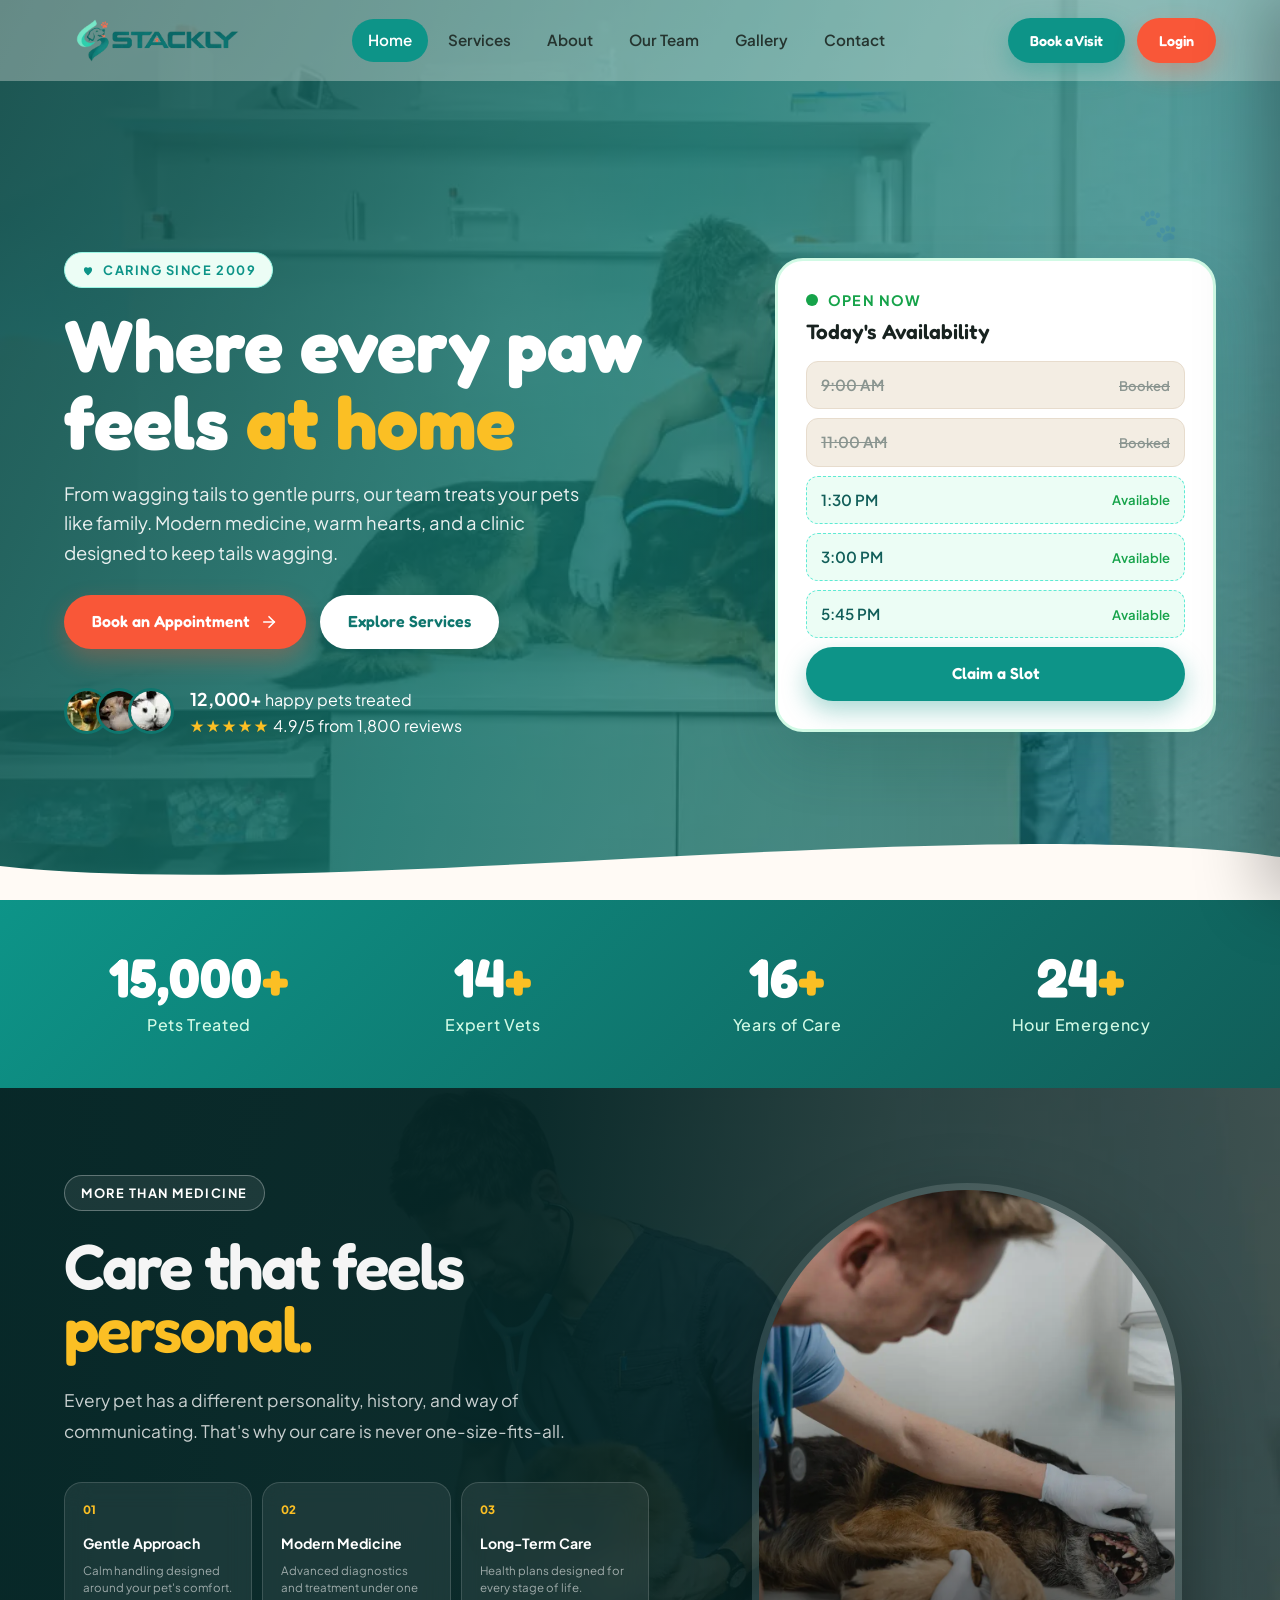
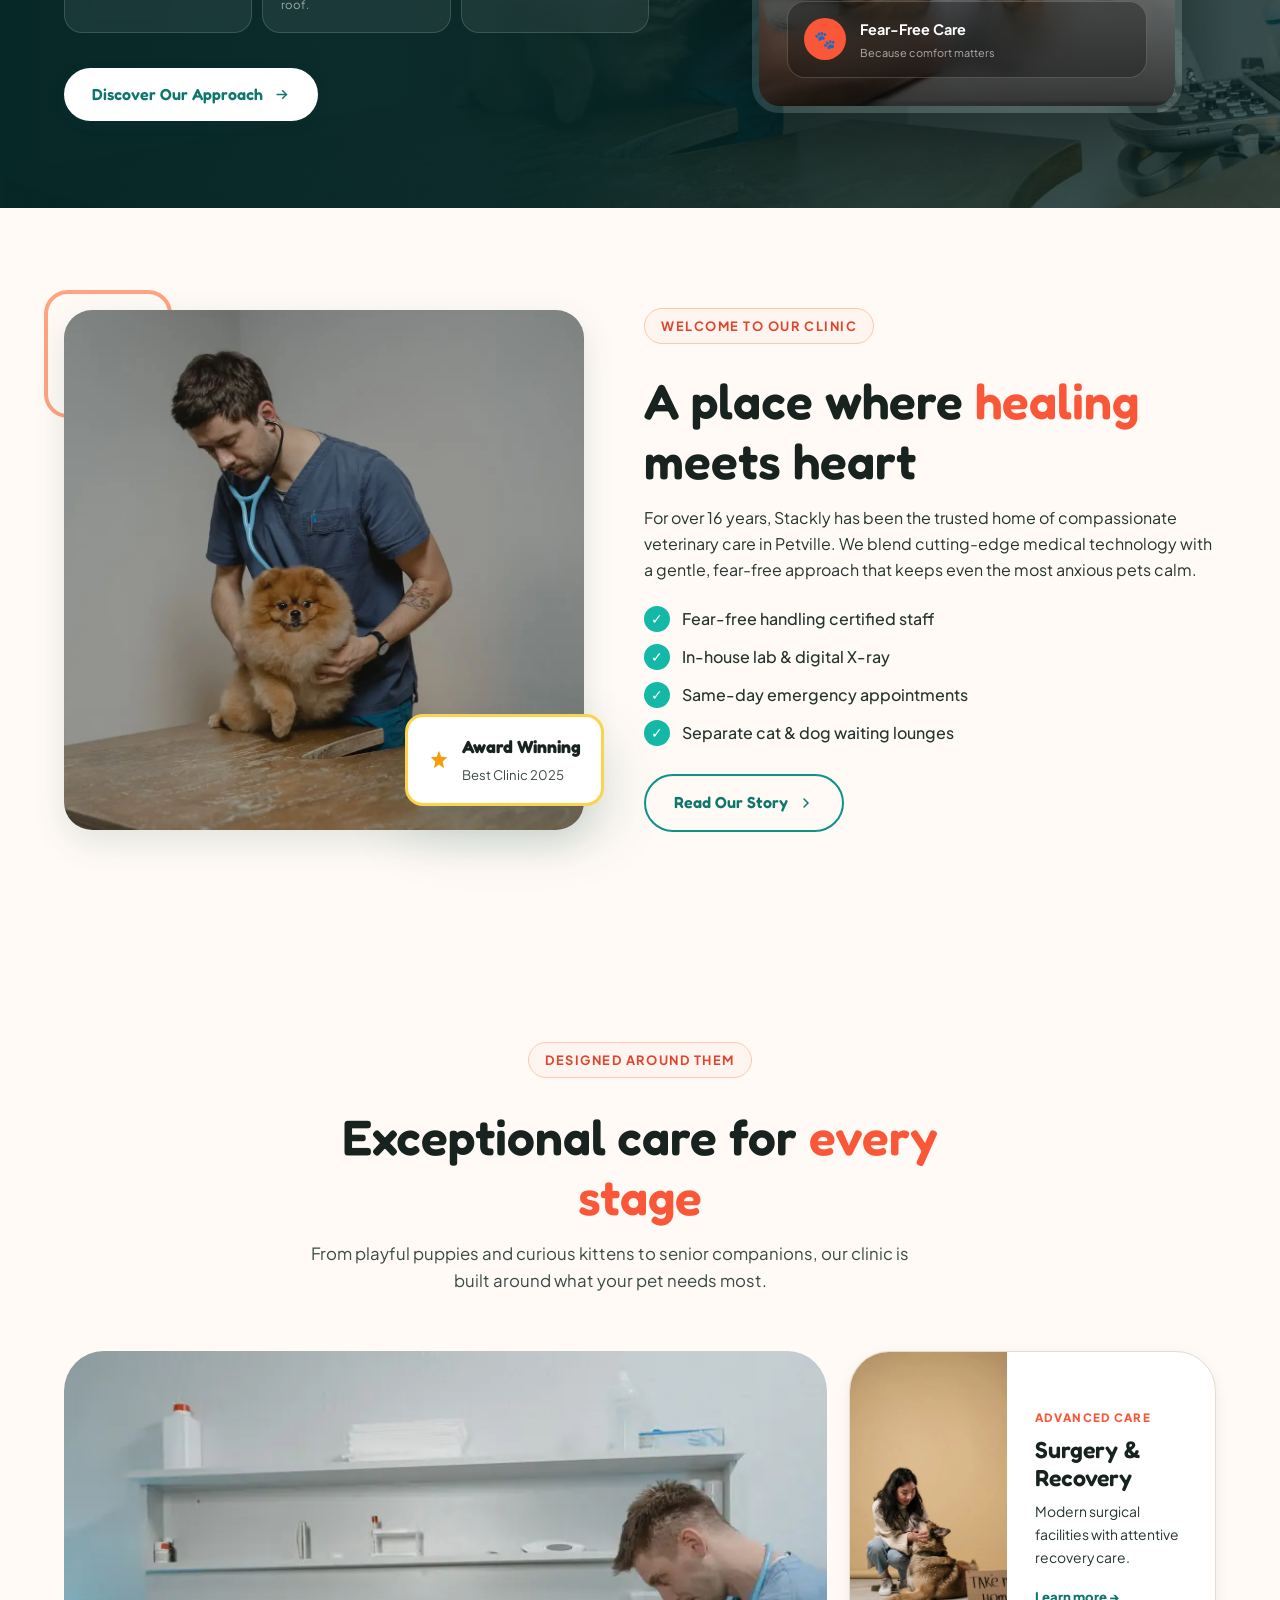
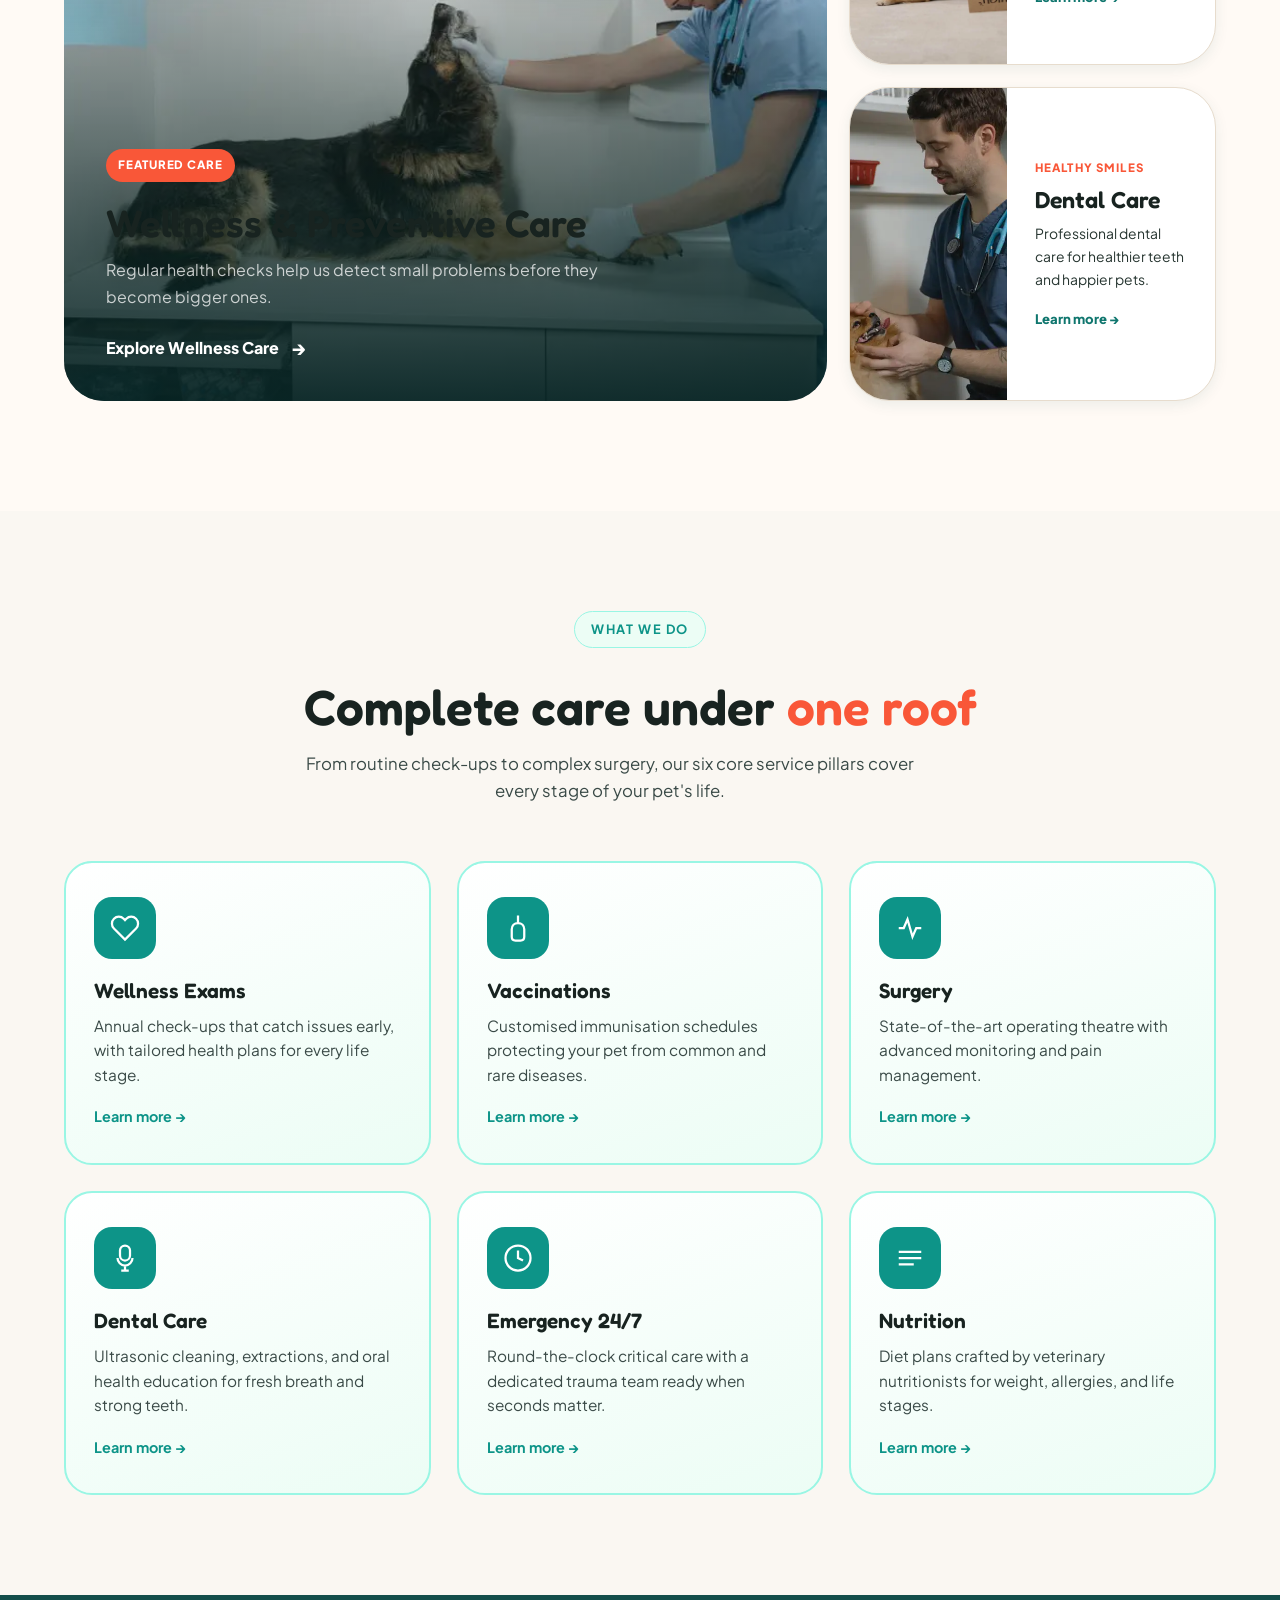
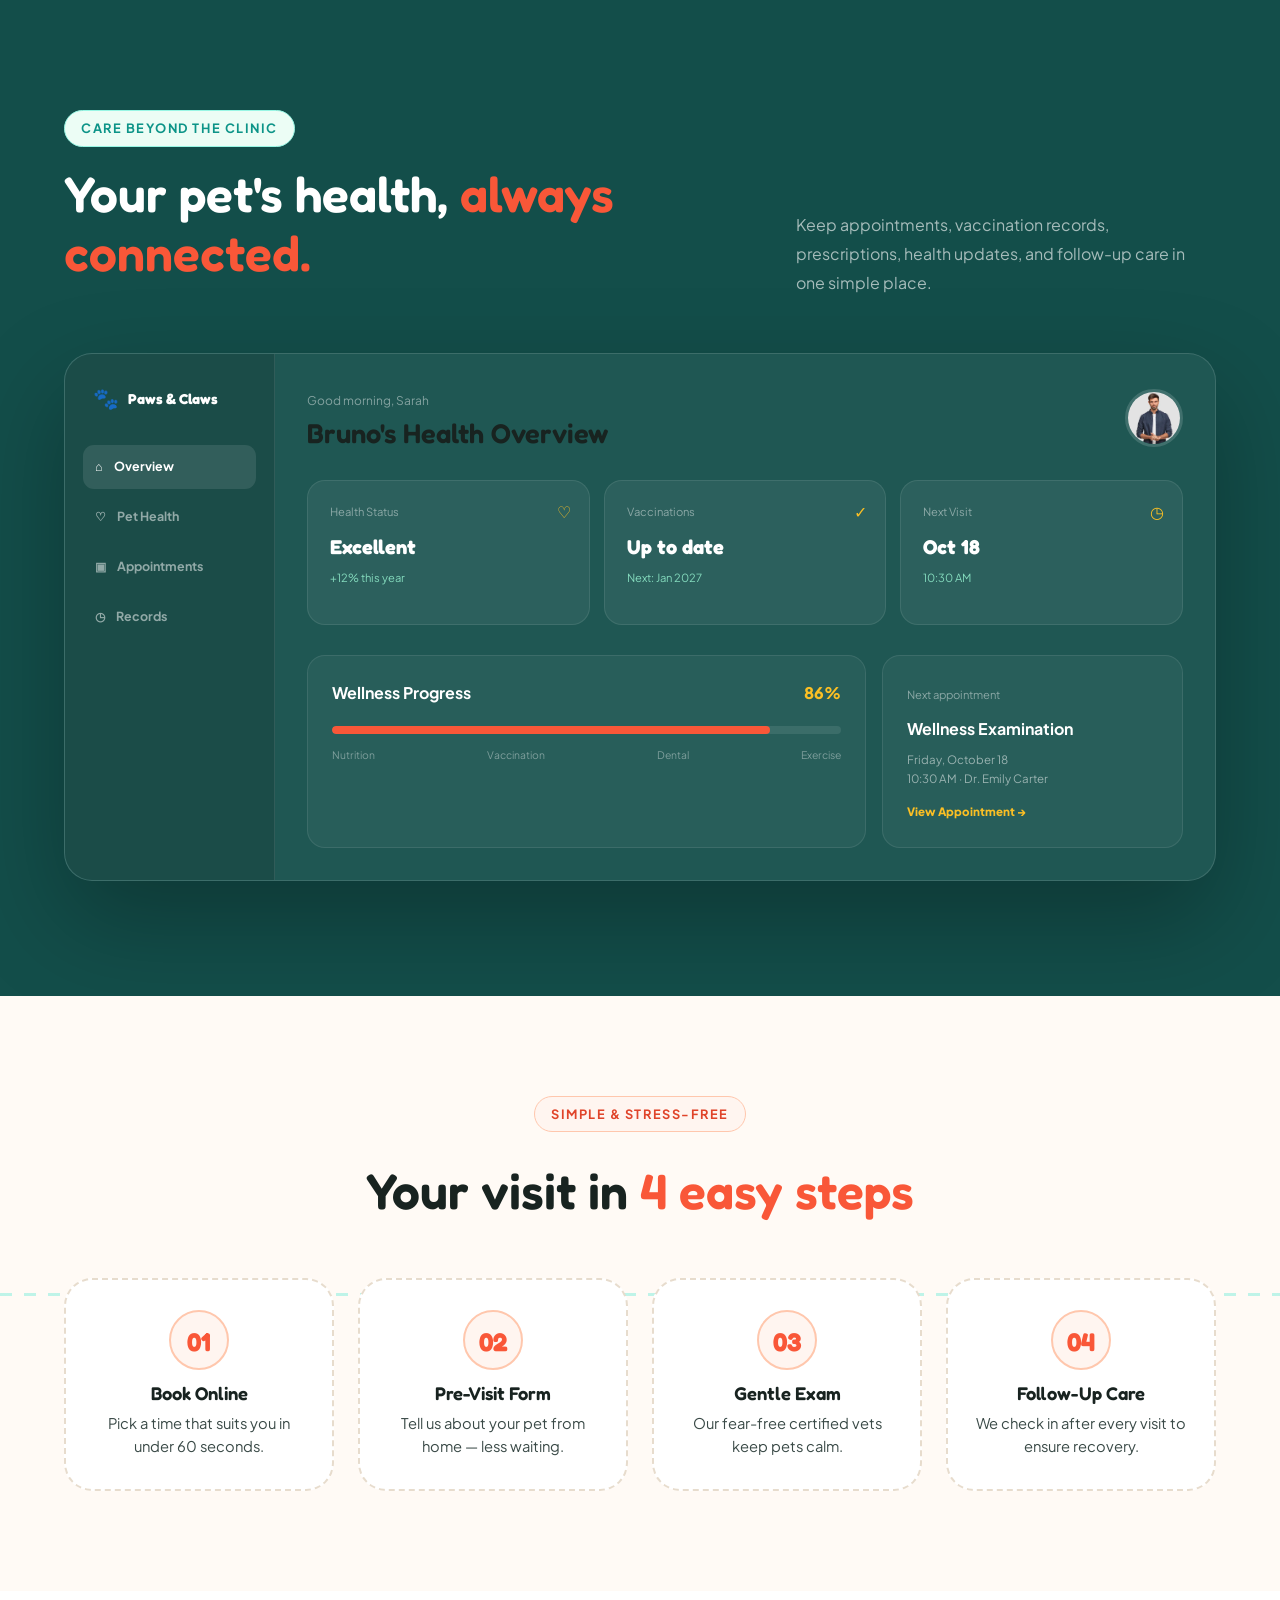
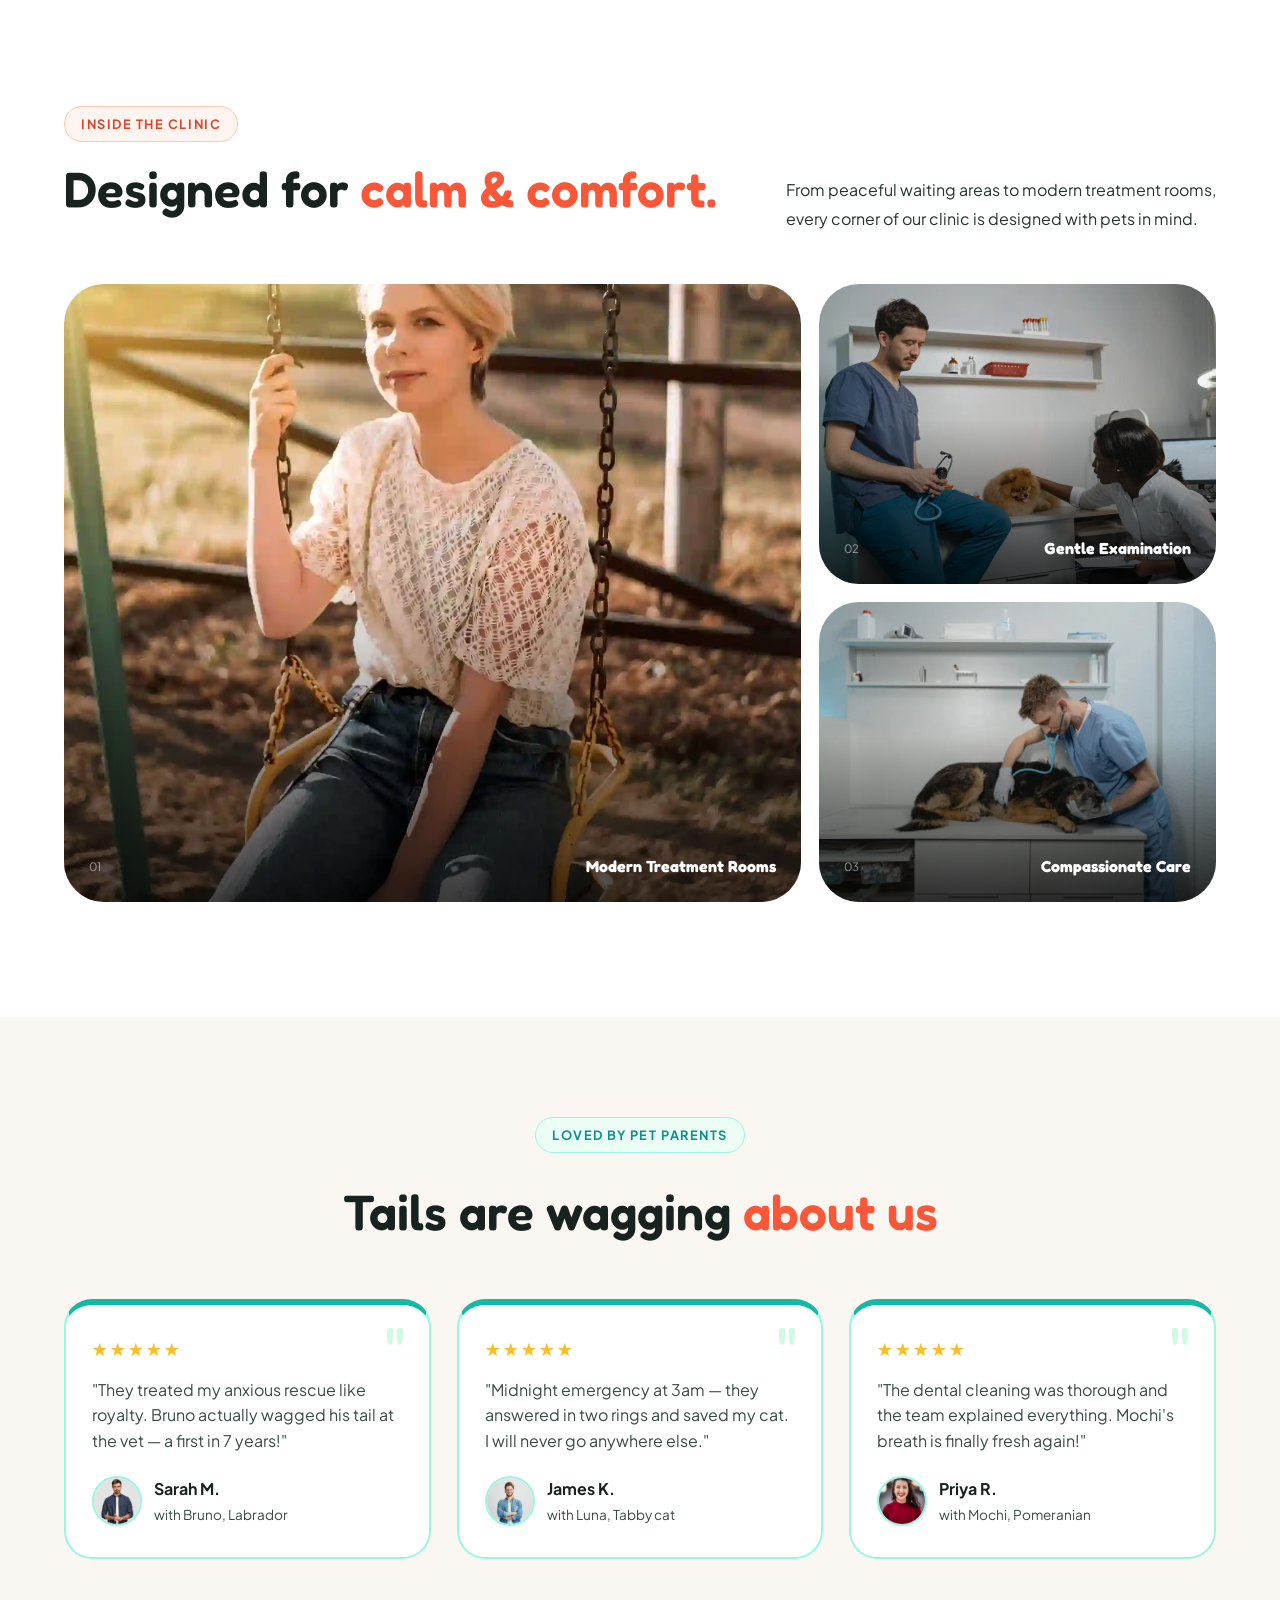
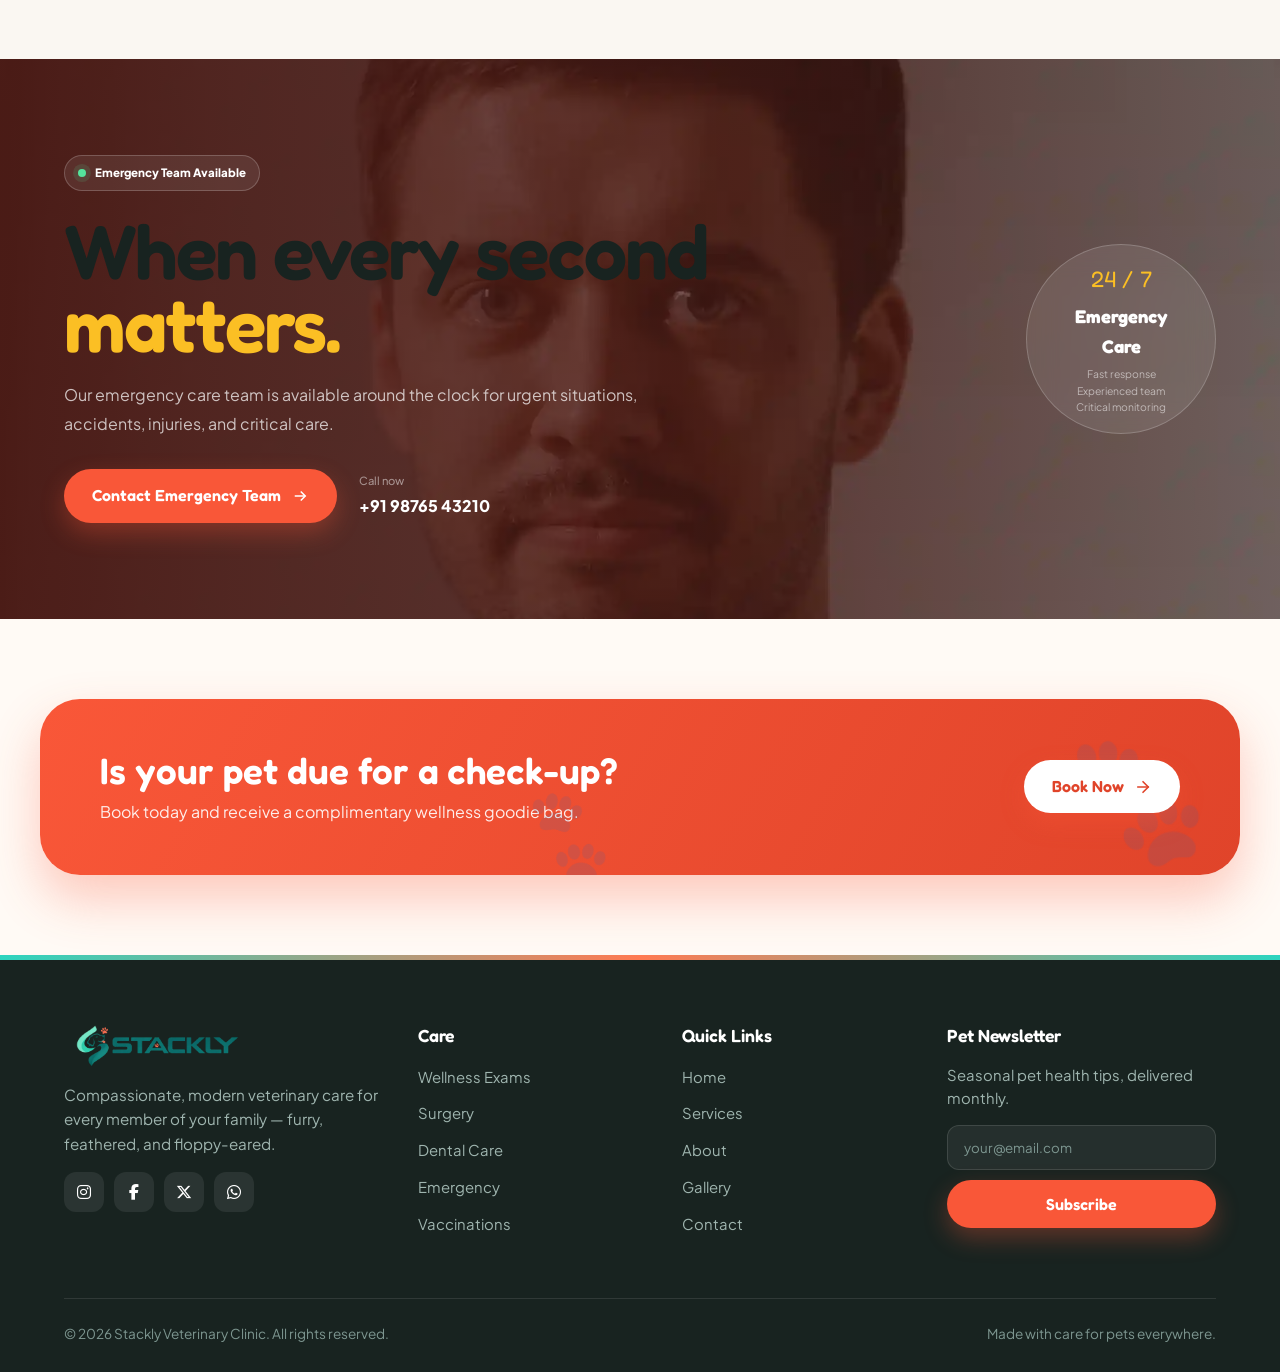
==== commit cd578a37: "." ====
--- a/index.html
+++ b/index.html
@@ -4,11 +4,12 @@
 <meta charset="UTF-8">
 <meta name="viewport" content="width=device-width, initial-scale=1.0">
 <title>Stackly Veterinary Clinic — Compassionate Care for Every Pet</title>
+<link
+  rel="stylesheet"
+  href="https://cdnjs.cloudflare.com/ajax/libs/font-awesome/6.5.2/css/all.min.css"
+/>
 <link rel="stylesheet" href="css/theme.css">
 <link rel="stylesheet" href="css/home.css">
-  <meta property="og:image" content="https://bolt.new/static/og_default.png">
-    <meta name="twitter:card" content="summary_large_image">
-    <meta name="twitter:image" content="https://bolt.new/static/og_default.png">
 </head>
 <body>
 
@@ -152,13 +153,13 @@
       </div>
 
       <!-- FLOATING CARD -->
-      <div class="personal-floating-card">
+      <!-- <div class="personal-floating-card">
         <div class="floating-icon">✓</div>
         <div>
           <strong>12,000+</strong>
           <span>Happy pets cared for</span>
         </div>
-      </div>
+      </div> -->
 
     </div>
 
--- a/css/home.css
+++ b/css/home.css
@@ -1514,4 +1514,8 @@
     flex-direction: column;
     align-items: flex-start;
   }
+}
+
+.personal-care h2{
+  color: whitesmoke;
 }
